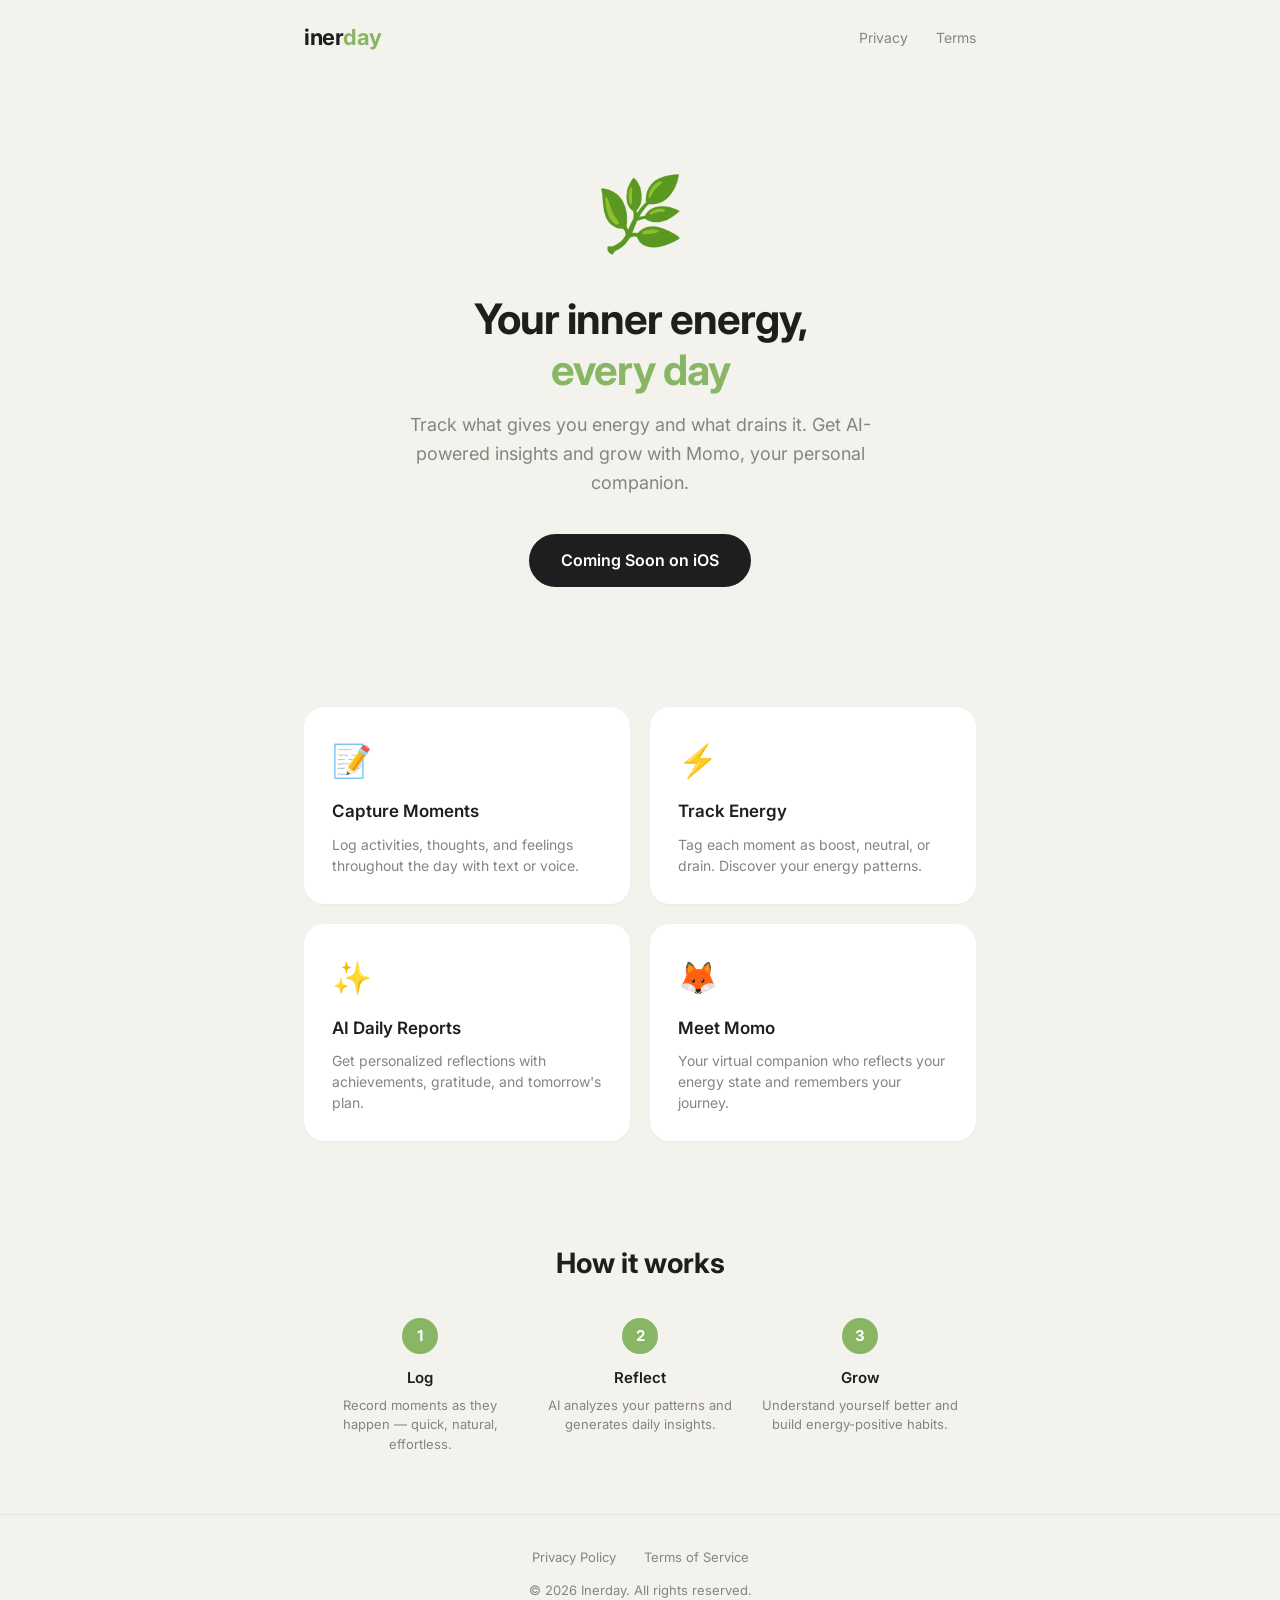
==== index.html @ 54167982 "3 html" ====
<!DOCTYPE html>
<html lang="en">
<head>
  <meta charset="UTF-8">
  <meta name="viewport" content="width=device-width, initial-scale=1.0">
  <title>Inerday — Your Inner Energy, Every Day</title>
  <meta name="description" content="AI-powered behavioral self-monitoring. Track what gives you energy, understand your patterns, and grow with Momo, your personal companion.">
  <link rel="preconnect" href="https://fonts.googleapis.com">
  <link rel="preconnect" href="https://fonts.gstatic.com" crossorigin>
  <link href="https://fonts.googleapis.com/css2?family=Inter:wght@400;500;600;700&display=swap" rel="stylesheet">
  <style>
    * { margin: 0; padding: 0; box-sizing: border-box; }
    body {
      font-family: 'Inter', -apple-system, BlinkMacSystemFont, sans-serif;
      background: #F4F2EC;
      color: #1E1E1E;
      line-height: 1.6;
    }
    .container { max-width: 720px; margin: 0 auto; padding: 0 24px; }

    /* Nav */
    nav {
      padding: 20px 0;
      display: flex;
      align-items: center;
      justify-content: space-between;
    }
    .logo {
      font-size: 22px;
      font-weight: 700;
      color: #1E1E1E;
      text-decoration: none;
      letter-spacing: -0.5px;
    }
    .logo span { color: #88B665; }
    nav a.nav-link {
      font-size: 14px;
      color: #85857F;
      text-decoration: none;
      margin-left: 24px;
      transition: color 0.2s;
    }
    nav a.nav-link:hover { color: #1E1E1E; }

    /* Hero */
    .hero {
      text-align: center;
      padding: 80px 0 60px;
    }
    .hero-emoji { font-size: 72px; margin-bottom: 24px; }
    h1 {
      font-size: 42px;
      font-weight: 700;
      line-height: 1.2;
      letter-spacing: -1px;
      margin-bottom: 16px;
    }
    h1 span { color: #88B665; }
    .subtitle {
      font-size: 18px;
      color: #85857F;
      max-width: 480px;
      margin: 0 auto 36px;
      line-height: 1.6;
    }
    .badge {
      display: inline-block;
      background: #1E1E1E;
      color: #fff;
      padding: 14px 32px;
      border-radius: 50px;
      font-size: 16px;
      font-weight: 600;
      text-decoration: none;
      transition: transform 0.2s, box-shadow 0.2s;
    }
    .badge:hover {
      transform: translateY(-2px);
      box-shadow: 0 8px 24px rgba(0,0,0,0.12);
    }

    /* Features */
    .features {
      padding: 60px 0;
      display: grid;
      grid-template-columns: 1fr 1fr;
      gap: 20px;
    }
    .feature-card {
      background: #fff;
      border-radius: 20px;
      padding: 28px;
      box-shadow: 0 1px 3px rgba(0,0,0,0.04);
    }
    .feature-card .icon { font-size: 32px; margin-bottom: 12px; }
    .feature-card h3 {
      font-size: 17px;
      font-weight: 600;
      margin-bottom: 8px;
    }
    .feature-card p {
      font-size: 14px;
      color: #85857F;
      line-height: 1.5;
    }

    /* How it works */
    .how {
      padding: 40px 0 60px;
      text-align: center;
    }
    .how h2 {
      font-size: 28px;
      font-weight: 700;
      margin-bottom: 32px;
    }
    .steps {
      display: flex;
      gap: 20px;
      justify-content: center;
    }
    .step {
      flex: 1;
      max-width: 200px;
      text-align: center;
    }
    .step-num {
      width: 36px;
      height: 36px;
      background: #88B665;
      color: #fff;
      border-radius: 50%;
      display: inline-flex;
      align-items: center;
      justify-content: center;
      font-weight: 700;
      font-size: 15px;
      margin-bottom: 12px;
    }
    .step h4 {
      font-size: 15px;
      font-weight: 600;
      margin-bottom: 6px;
    }
    .step p {
      font-size: 13px;
      color: #85857F;
      line-height: 1.5;
    }

    /* Footer */
    footer {
      border-top: 1px solid #E5E3DD;
      padding: 32px 0;
      text-align: center;
      color: #85857F;
      font-size: 13px;
    }
    footer a {
      color: #85857F;
      text-decoration: none;
      margin: 0 12px;
      transition: color 0.2s;
    }
    footer a:hover { color: #1E1E1E; }
    .footer-links { margin-bottom: 12px; }

    @media (max-width: 600px) {
      h1 { font-size: 30px; }
      .subtitle { font-size: 16px; }
      .features { grid-template-columns: 1fr; }
      .steps { flex-direction: column; align-items: center; }
      .hero { padding: 48px 0 40px; }
    }
  </style>
</head>
<body>
  <div class="container">
    <nav>
      <a href="/" class="logo">iner<span>day</span></a>
      <div>
        <a href="/privacy.html" class="nav-link">Privacy</a>
        <a href="/terms.html" class="nav-link">Terms</a>
      </div>
    </nav>

    <section class="hero">
      <div class="hero-emoji">🌿</div>
      <h1>Your inner energy,<br><span>every day</span></h1>
      <p class="subtitle">
        Track what gives you energy and what drains it. Get AI-powered insights and grow with Momo, your personal companion.
      </p>
      <a href="https://apps.apple.com/app/inerday" class="badge">
        Coming Soon on iOS
      </a>
    </section>

    <section class="features">
      <div class="feature-card">
        <div class="icon">📝</div>
        <h3>Capture Moments</h3>
        <p>Log activities, thoughts, and feelings throughout the day with text or voice.</p>
      </div>
      <div class="feature-card">
        <div class="icon">⚡</div>
        <h3>Track Energy</h3>
        <p>Tag each moment as boost, neutral, or drain. Discover your energy patterns.</p>
      </div>
      <div class="feature-card">
        <div class="icon">✨</div>
        <h3>AI Daily Reports</h3>
        <p>Get personalized reflections with achievements, gratitude, and tomorrow's plan.</p>
      </div>
      <div class="feature-card">
        <div class="icon">🦊</div>
        <h3>Meet Momo</h3>
        <p>Your virtual companion who reflects your energy state and remembers your journey.</p>
      </div>
    </section>

    <section class="how">
      <h2>How it works</h2>
      <div class="steps">
        <div class="step">
          <div class="step-num">1</div>
          <h4>Log</h4>
          <p>Record moments as they happen — quick, natural, effortless.</p>
        </div>
        <div class="step">
          <div class="step-num">2</div>
          <h4>Reflect</h4>
          <p>AI analyzes your patterns and generates daily insights.</p>
        </div>
        <div class="step">
          <div class="step-num">3</div>
          <h4>Grow</h4>
          <p>Understand yourself better and build energy-positive habits.</p>
        </div>
      </div>
    </section>
  </div>

  <footer>
    <div class="container">
      <div class="footer-links">
        <a href="/privacy.html">Privacy Policy</a>
        <a href="/terms.html">Terms of Service</a>
      </div>
      <p>&copy; 2026 Inerday. All rights reserved.</p>
    </div>
  </footer>
</body>
</html>
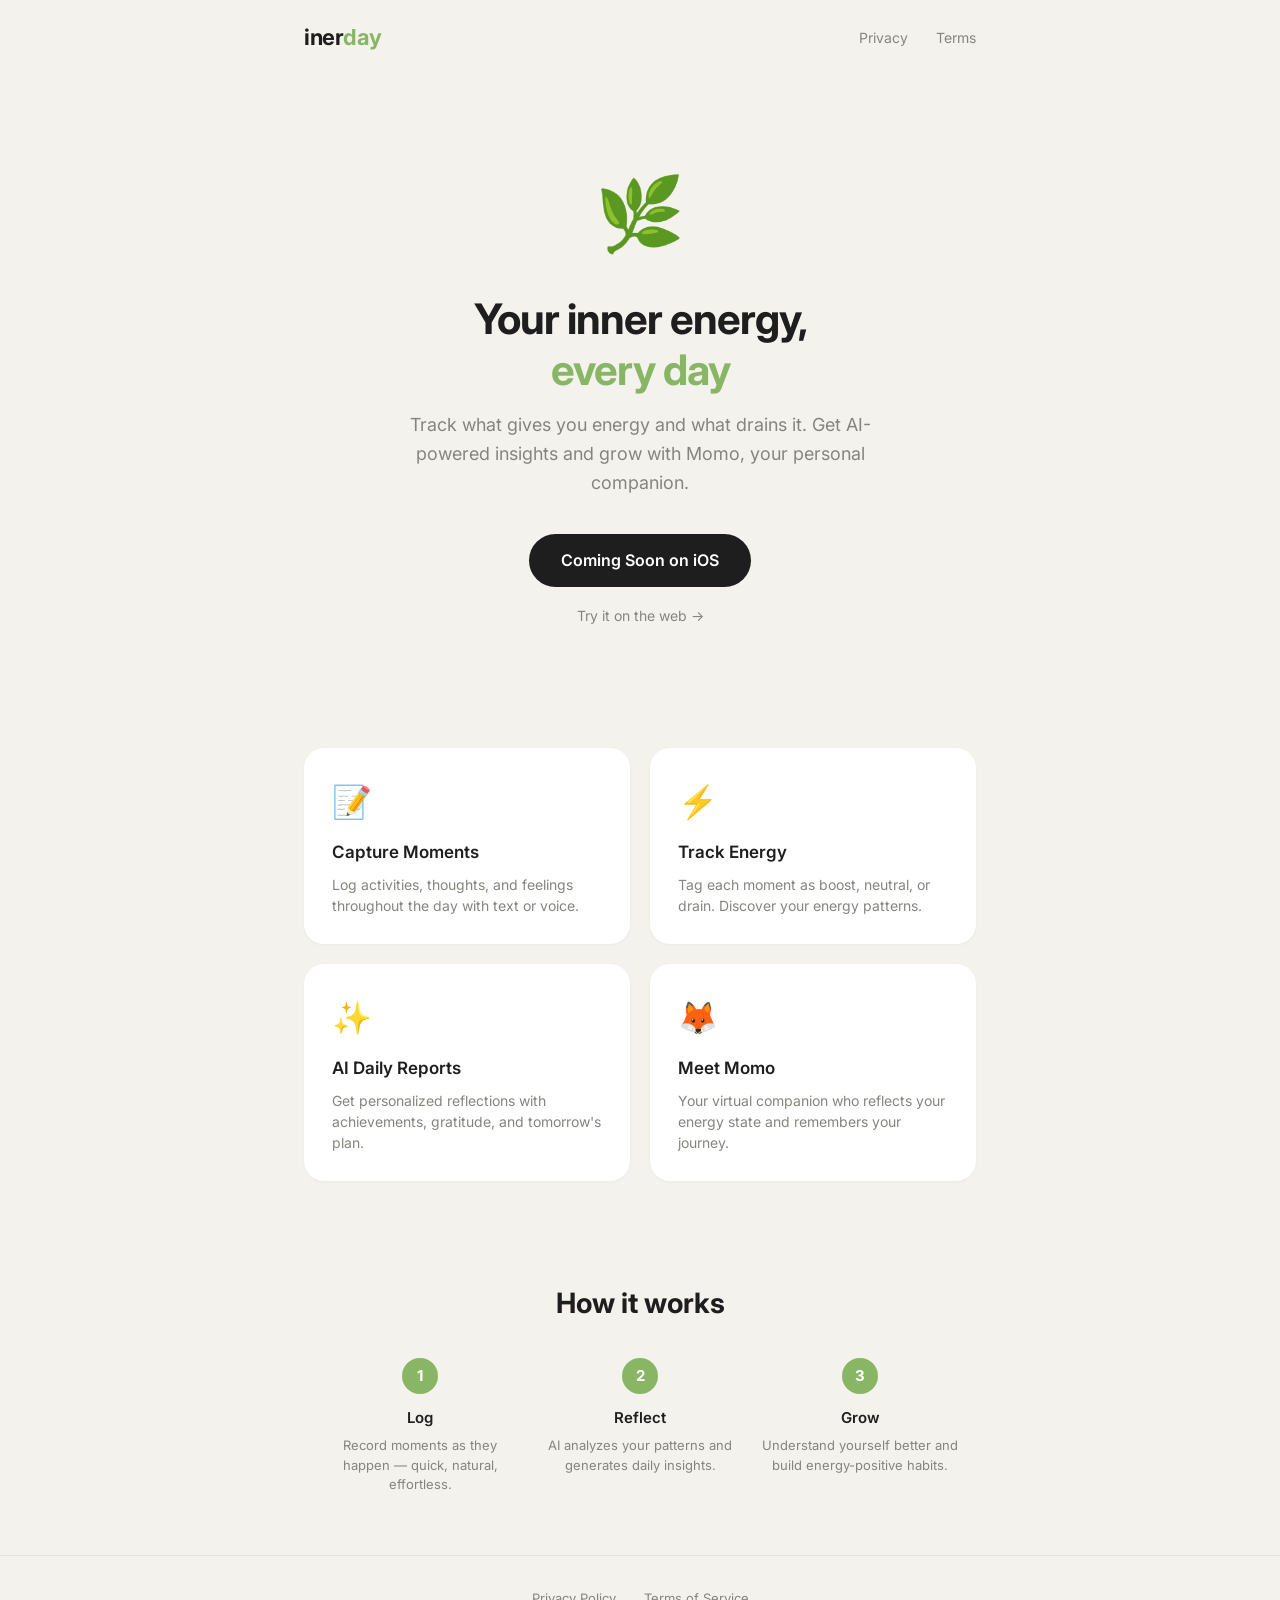
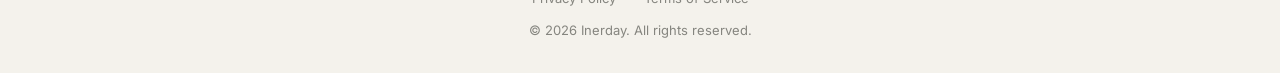
==== commit bc4d803e: "update privacy UI" ====
--- a/index.html
+++ b/index.html
@@ -78,6 +78,16 @@
       transform: translateY(-2px);
       box-shadow: 0 8px 24px rgba(0,0,0,0.12);
     }
+    .web-link {
+      margin-top: 18px;
+      font-size: 14px;
+    }
+    .web-link a {
+      color: #85857F;
+      text-decoration: none;
+      transition: color 0.2s;
+    }
+    .web-link a:hover { color: #88B665; }
 
     /* Features */
     .features {
@@ -193,6 +203,9 @@
       <a href="https://apps.apple.com/app/inerday" class="badge">
         Coming Soon on iOS
       </a>
+      <div class="web-link">
+        <a href="https://app.inerday.com">Try it on the web →</a>
+      </div>
     </section>
 
     <section class="features">
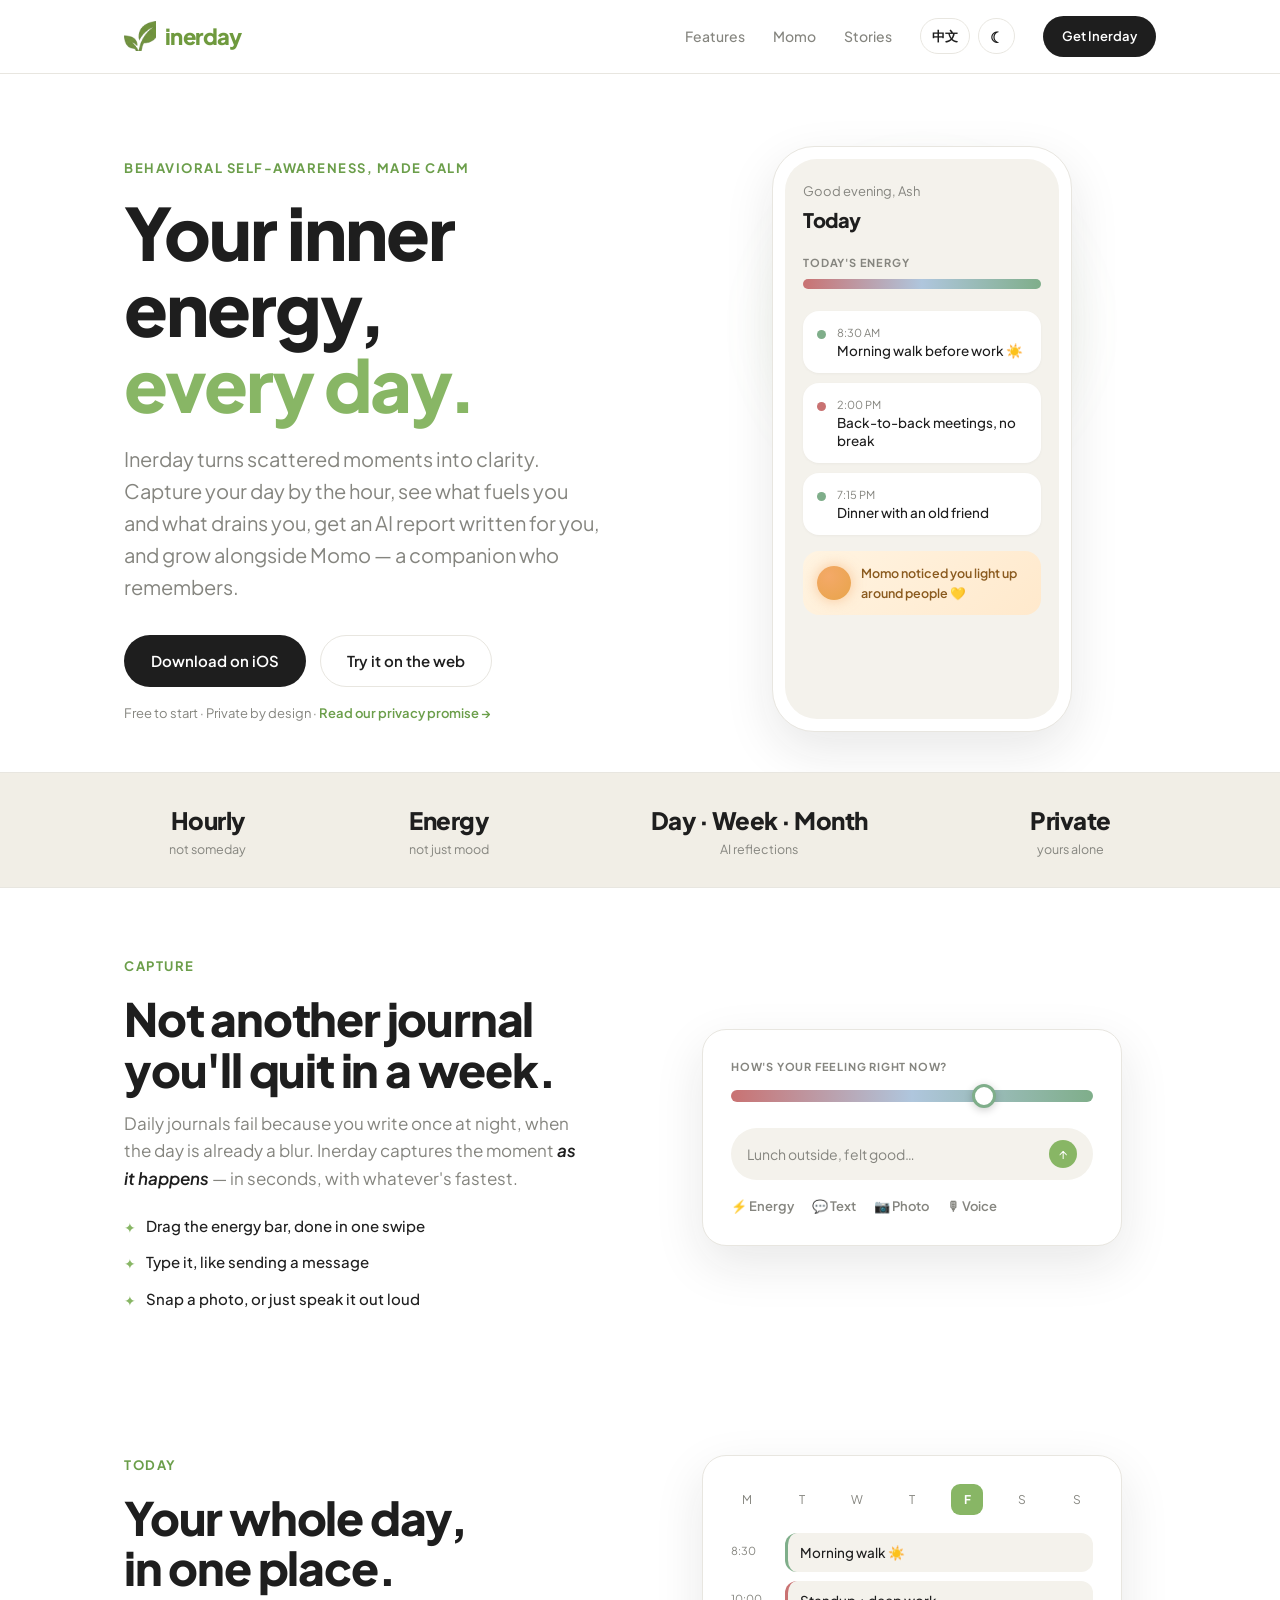
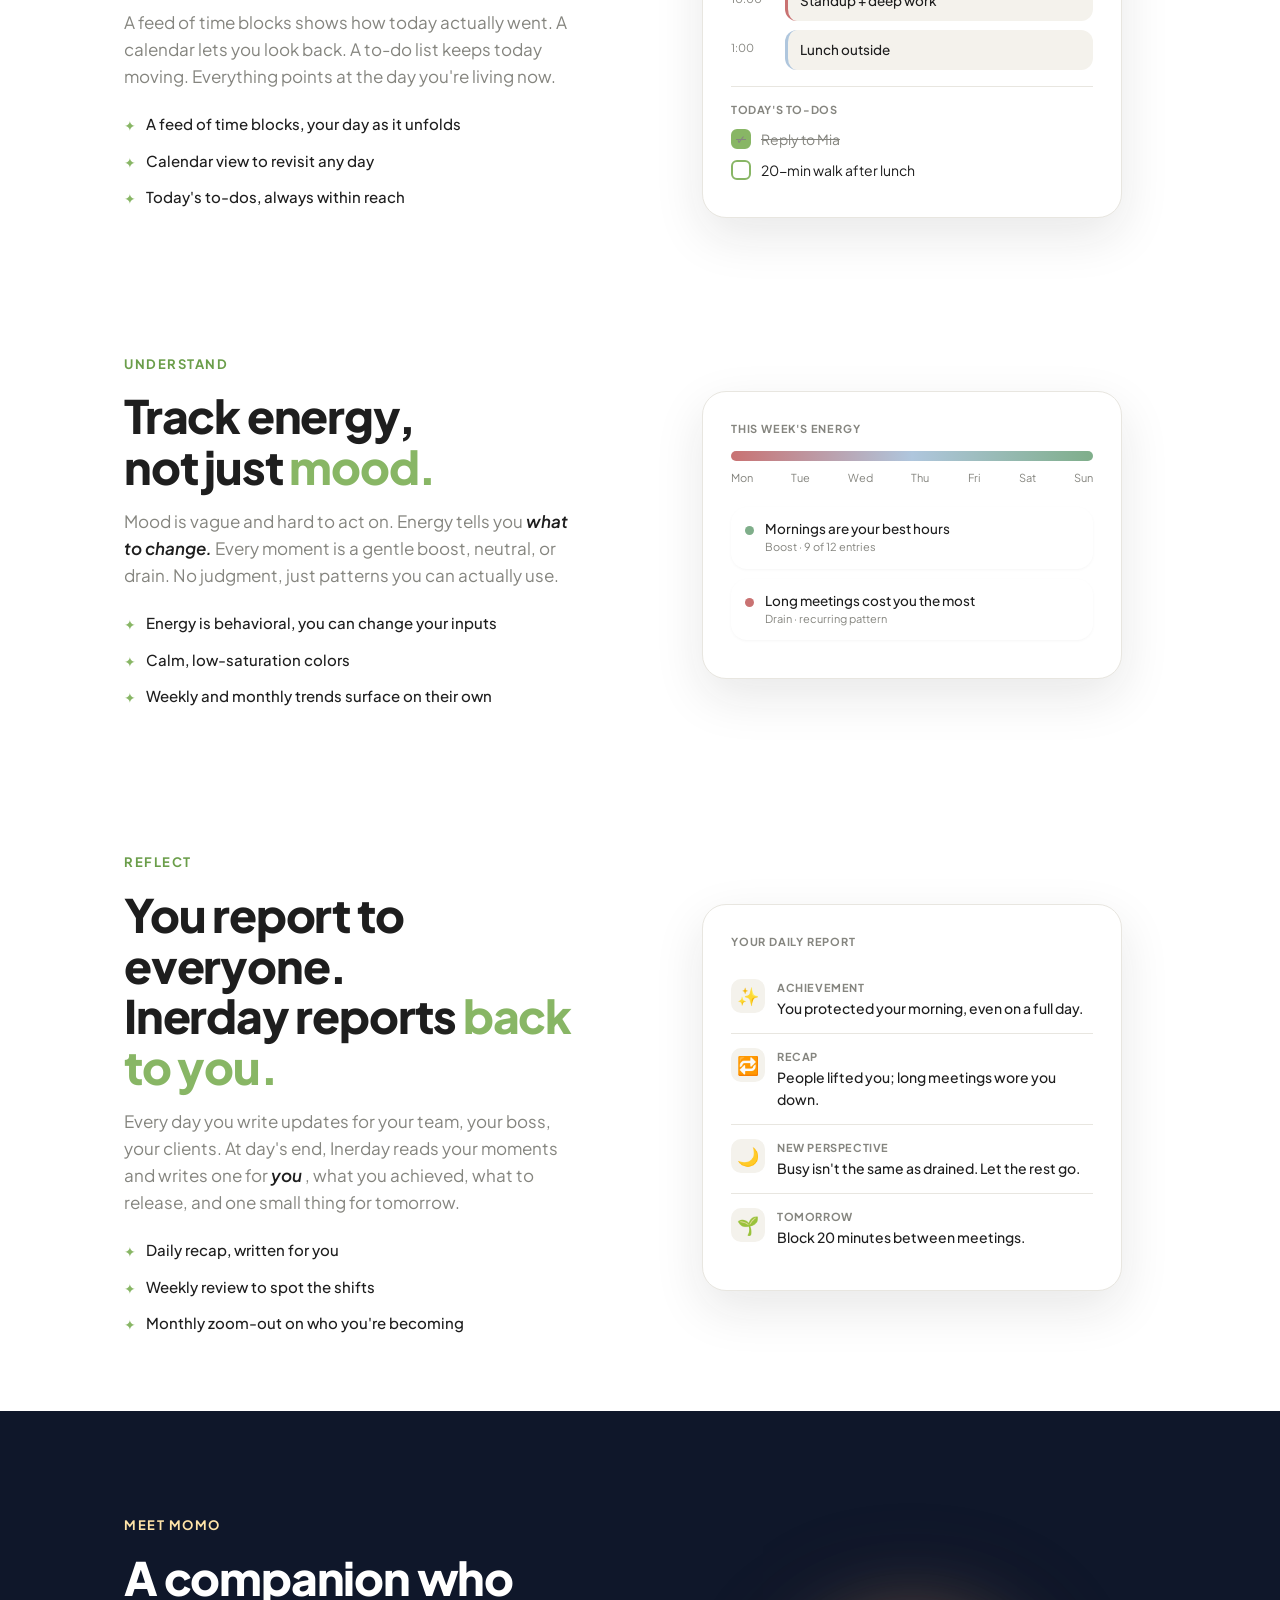
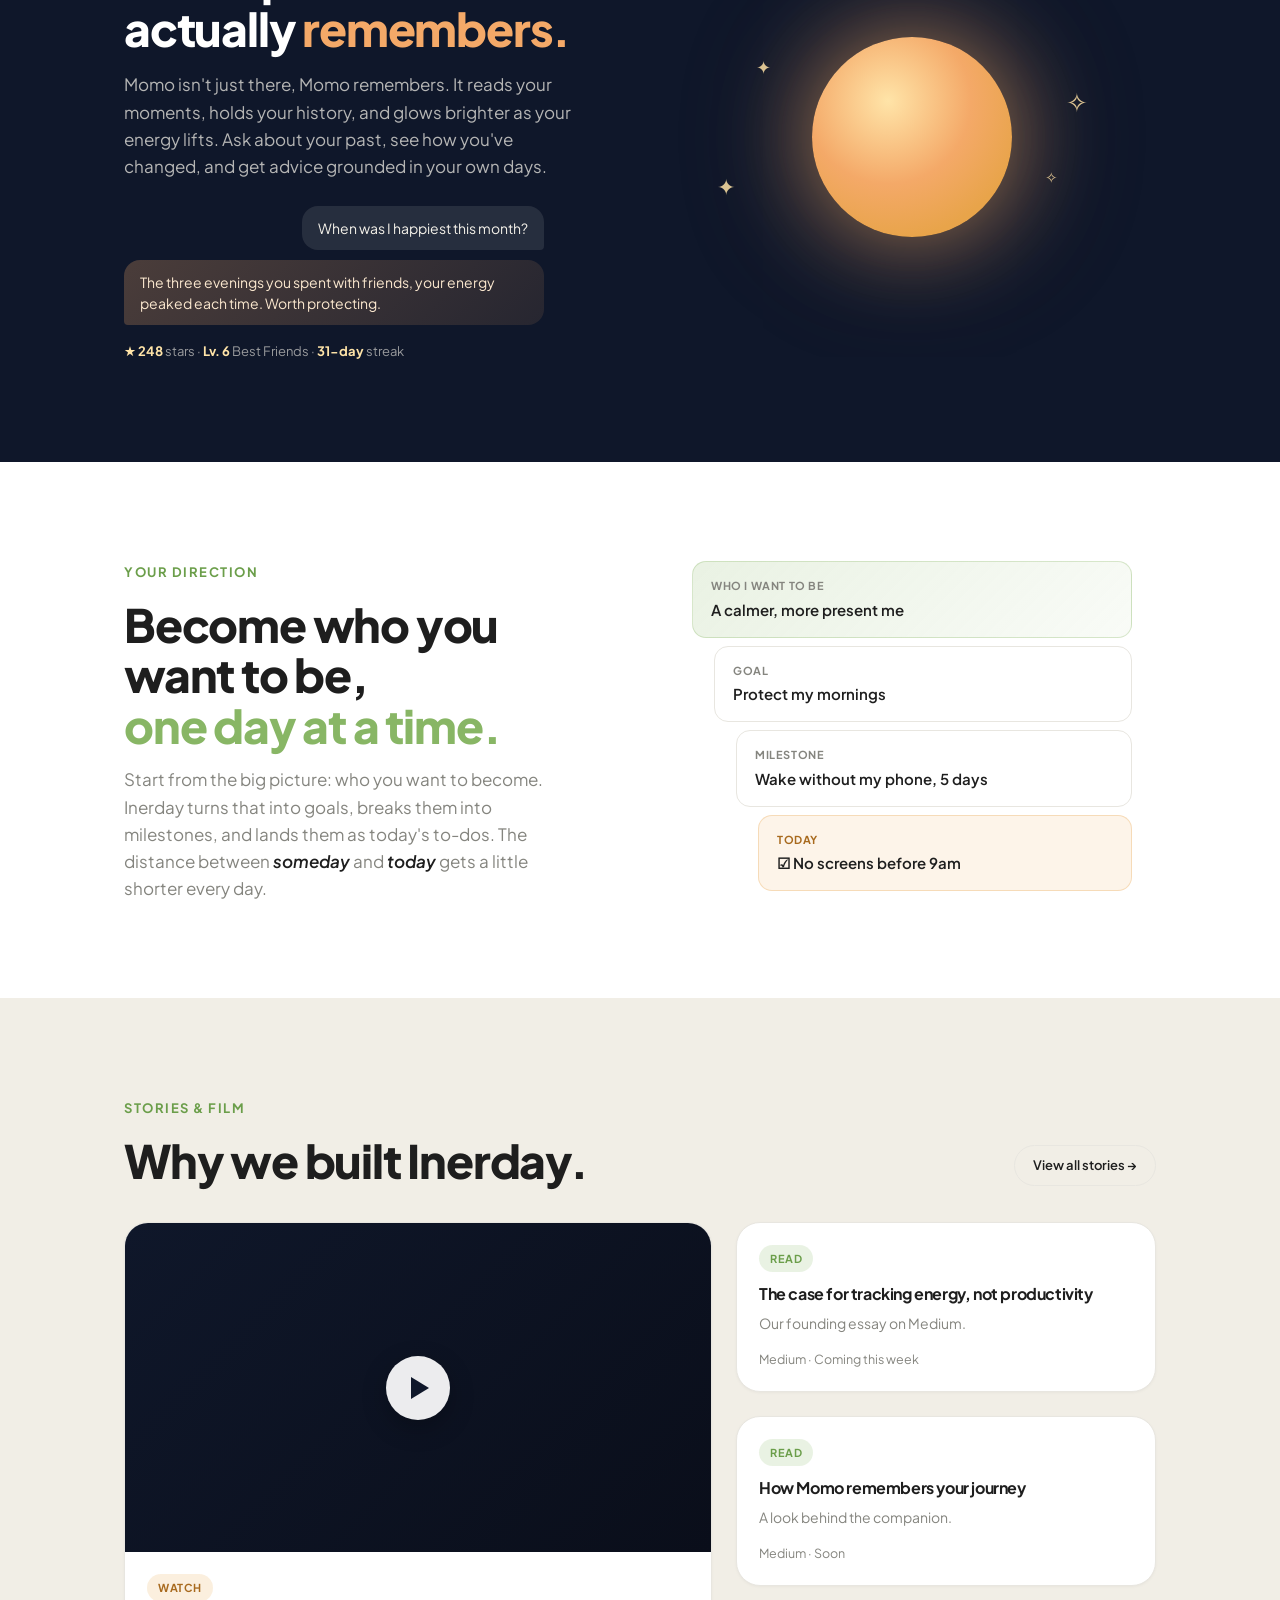
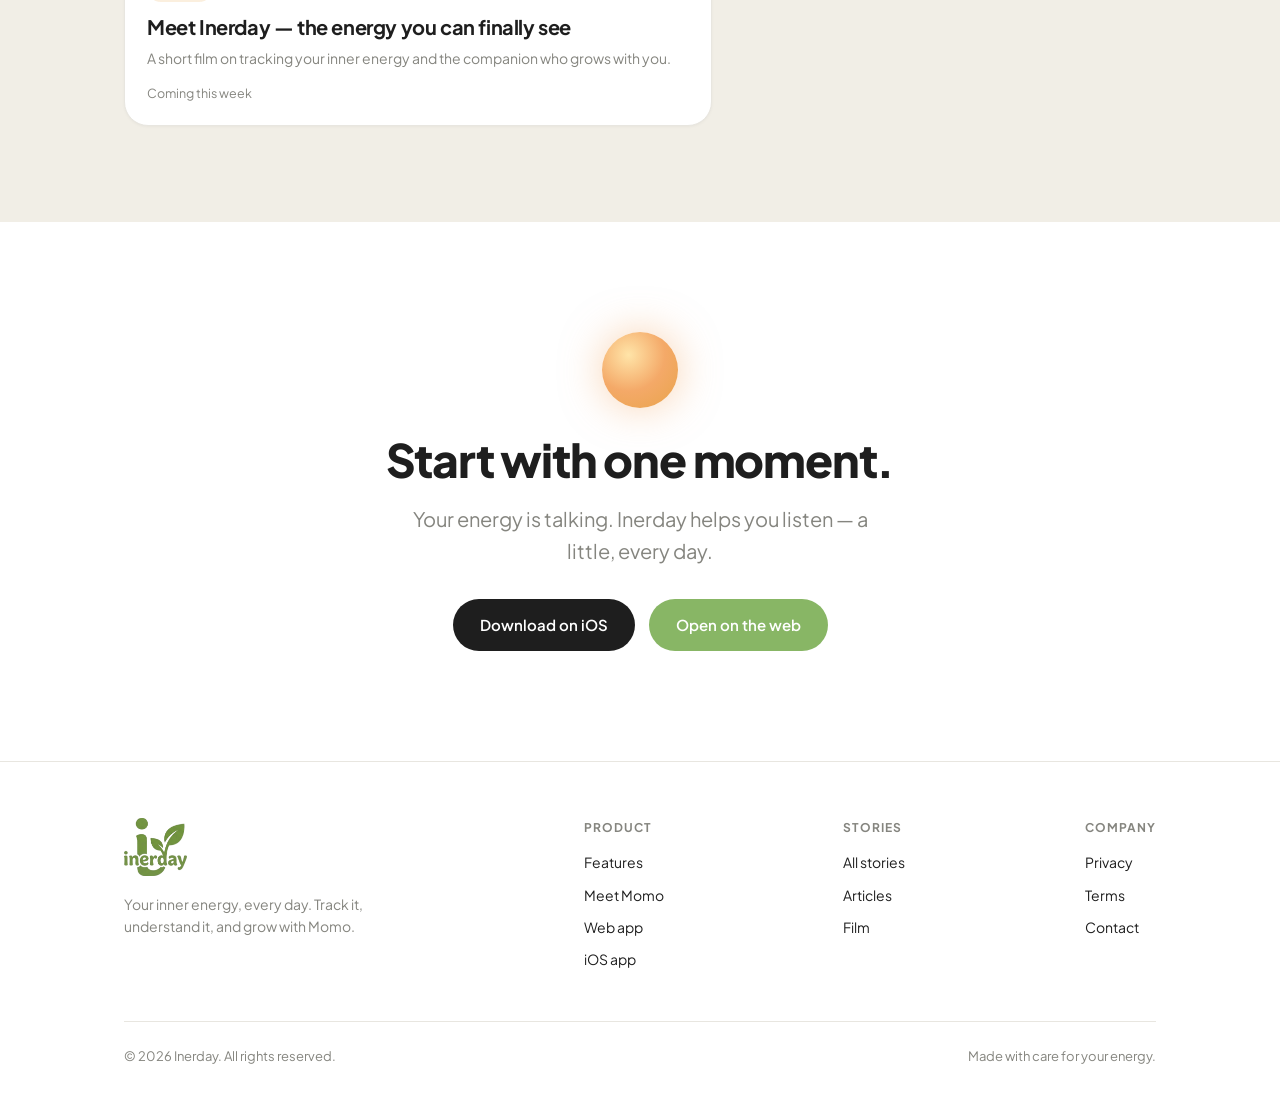
==== commit 03973317: "Update Content" ====
--- a/index.html
+++ b/index.html
@@ -1,266 +1,523 @@
 <!DOCTYPE html>
-<html lang="en">
+<html lang="en" data-theme="light" data-lang="en">
 <head>
   <meta charset="UTF-8">
   <meta name="viewport" content="width=device-width, initial-scale=1.0">
-  <title>Inerday — Your Inner Energy, Every Day</title>
-  <meta name="description" content="AI-powered behavioral self-monitoring. Track what gives you energy, understand your patterns, and grow with Momo, your personal companion.">
+  <title>Inerday — Your inner energy, every day</title>
+  <meta name="description" content="Inerday turns scattered moments into clarity. Capture your day by the hour, track energy not mood, get an AI report written for you, and grow alongside Momo — a companion who remembers.">
+  <meta property="og:title" content="Inerday — Your inner energy, every day">
+  <meta property="og:description" content="Capture by the hour, track energy, get an AI report written for you, and grow with Momo.">
+  <meta property="og:type" content="website">
+  <script>
+    /* Set theme + language before paint to avoid a flash. */
+    (function(){try{
+      var t=localStorage.getItem('iner-theme')||'light';
+      var l=localStorage.getItem('iner-lang')||'en';
+      document.documentElement.setAttribute('data-theme',t);
+      document.documentElement.setAttribute('data-lang',l);
+    }catch(e){}})();
+  </script>
+  <link rel="icon" type="image/png" href="/assets/favicon.png">
+  <link rel="apple-touch-icon" href="/assets/apple-touch-icon.png">
   <link rel="preconnect" href="https://fonts.googleapis.com">
   <link rel="preconnect" href="https://fonts.gstatic.com" crossorigin>
-  <link href="https://fonts.googleapis.com/css2?family=Inter:wght@400;500;600;700&display=swap" rel="stylesheet">
+  <link href="https://fonts.googleapis.com/css2?family=Plus+Jakarta+Sans:wght@400;500;600;700;800&display=swap" rel="stylesheet">
+  <link rel="stylesheet" href="/assets/site.css">
   <style>
-    * { margin: 0; padding: 0; box-sizing: border-box; }
-    body {
-      font-family: 'Inter', -apple-system, BlinkMacSystemFont, sans-serif;
-      background: #F4F2EC;
-      color: #1E1E1E;
-      line-height: 1.6;
-    }
-    .container { max-width: 720px; margin: 0 auto; padding: 0 24px; }
-
-    /* Nav */
-    nav {
-      padding: 20px 0;
-      display: flex;
-      align-items: center;
-      justify-content: space-between;
-    }
-    .logo {
-      font-size: 22px;
-      font-weight: 700;
-      color: #1E1E1E;
-      text-decoration: none;
-      letter-spacing: -0.5px;
-    }
-    .logo span { color: #88B665; }
-    nav a.nav-link {
-      font-size: 14px;
-      color: #85857F;
-      text-decoration: none;
-      margin-left: 24px;
-      transition: color 0.2s;
-    }
-    nav a.nav-link:hover { color: #1E1E1E; }
-
-    /* Hero */
-    .hero {
-      text-align: center;
-      padding: 80px 0 60px;
-    }
-    .hero-emoji { font-size: 72px; margin-bottom: 24px; }
-    h1 {
-      font-size: 42px;
-      font-weight: 700;
-      line-height: 1.2;
-      letter-spacing: -1px;
-      margin-bottom: 16px;
-    }
-    h1 span { color: #88B665; }
-    .subtitle {
-      font-size: 18px;
-      color: #85857F;
-      max-width: 480px;
-      margin: 0 auto 36px;
-      line-height: 1.6;
-    }
-    .badge {
-      display: inline-block;
-      background: #1E1E1E;
-      color: #fff;
-      padding: 14px 32px;
-      border-radius: 50px;
-      font-size: 16px;
-      font-weight: 600;
-      text-decoration: none;
-      transition: transform 0.2s, box-shadow 0.2s;
-    }
-    .badge:hover {
-      transform: translateY(-2px);
-      box-shadow: 0 8px 24px rgba(0,0,0,0.12);
-    }
-    .web-link {
-      margin-top: 18px;
-      font-size: 14px;
-    }
-    .web-link a {
-      color: #85857F;
-      text-decoration: none;
-      transition: color 0.2s;
-    }
-    .web-link a:hover { color: #88B665; }
-
-    /* Features */
-    .features {
-      padding: 60px 0;
-      display: grid;
-      grid-template-columns: 1fr 1fr;
-      gap: 20px;
-    }
-    .feature-card {
-      background: #fff;
-      border-radius: 20px;
-      padding: 28px;
-      box-shadow: 0 1px 3px rgba(0,0,0,0.04);
-    }
-    .feature-card .icon { font-size: 32px; margin-bottom: 12px; }
-    .feature-card h3 {
-      font-size: 17px;
-      font-weight: 600;
-      margin-bottom: 8px;
-    }
-    .feature-card p {
-      font-size: 14px;
-      color: #85857F;
-      line-height: 1.5;
-    }
-
-    /* How it works */
-    .how {
-      padding: 40px 0 60px;
-      text-align: center;
-    }
-    .how h2 {
-      font-size: 28px;
-      font-weight: 700;
-      margin-bottom: 32px;
-    }
-    .steps {
-      display: flex;
-      gap: 20px;
-      justify-content: center;
-    }
-    .step {
-      flex: 1;
-      max-width: 200px;
-      text-align: center;
-    }
-    .step-num {
-      width: 36px;
-      height: 36px;
-      background: #88B665;
-      color: #fff;
-      border-radius: 50%;
-      display: inline-flex;
-      align-items: center;
-      justify-content: center;
-      font-weight: 700;
-      font-size: 15px;
-      margin-bottom: 12px;
-    }
-    .step h4 {
-      font-size: 15px;
-      font-weight: 600;
-      margin-bottom: 6px;
-    }
-    .step p {
-      font-size: 13px;
-      color: #85857F;
-      line-height: 1.5;
-    }
-
-    /* Footer */
-    footer {
-      border-top: 1px solid #E5E3DD;
-      padding: 32px 0;
-      text-align: center;
-      color: #85857F;
-      font-size: 13px;
-    }
-    footer a {
-      color: #85857F;
-      text-decoration: none;
-      margin: 0 12px;
-      transition: color 0.2s;
-    }
-    footer a:hover { color: #1E1E1E; }
-    .footer-links { margin-bottom: 12px; }
-
-    @media (max-width: 600px) {
-      h1 { font-size: 30px; }
-      .subtitle { font-size: 16px; }
-      .features { grid-template-columns: 1fr; }
-      .steps { flex-direction: column; align-items: center; }
-      .hero { padding: 48px 0 40px; }
+    /* ---------- Hero ---------- */
+    .hero { padding: 72px 0 40px; overflow: hidden; }
+    .hero-grid {
+      display: grid; grid-template-columns: 1.05fr 0.95fr; gap: 48px; align-items: center;
+    }
+    .hero-copy h1 { margin-bottom: 22px; }
+    .hero-copy .lead { max-width: 480px; margin-bottom: 32px; }
+    .hero-cta { display: flex; gap: 14px; flex-wrap: wrap; align-items: center; }
+    .hero-note { font-size: 13px; color: var(--ink-soft); margin-top: 16px; }
+    .hero-note a { color: var(--green-deep); text-decoration: none; font-weight: 600; }
+
+    /* ---------- Phone mockup (always shows the app in its light look) ---------- */
+    .phone-wrap { display: flex; justify-content: center; position: relative; }
+    .phone-wrap::before {
+      content: ""; position: absolute; width: 360px; height: 360px;
+      background: radial-gradient(circle, rgba(136,182,101,0.30), transparent 68%);
+      filter: blur(20px); z-index: 0;
+    }
+    .phone {
+      position: relative; z-index: 1;
+      width: 300px; background: #fff; border-radius: 42px;
+      padding: 12px; box-shadow: var(--shadow-lg);
+      border: 1px solid var(--border);
+    }
+    .phone-screen {
+      background: #F4F2EC; border-radius: 32px; padding: 22px 18px 26px;
+      min-height: 560px;
+    }
+    .ps-greet { font-size: 13px; color: #85857F; }
+    .ps-date { font-size: 20px; font-weight: 800; letter-spacing: -0.5px; margin: 2px 0 18px; color: #1E1E1E; }
+    .ps-bar-label { font-size: 11px; font-weight: 700; letter-spacing: .8px; color: var(--ink-soft); text-transform: uppercase; margin-bottom: 8px; }
+    .phone-screen .ps-bar-label { color: #85857F; }
+    .ps-bar { height: 10px; border-radius: 999px; background: linear-gradient(90deg, var(--drain), var(--neutral), var(--boost)); margin-bottom: 22px; }
+    .entry { background: #fff; border-radius: 16px; padding: 13px 14px; margin-bottom: 10px; display: flex; gap: 11px; align-items: flex-start; box-shadow: 0 1px 3px rgba(0,0,0,0.04); }
+    .entry .dot { width: 9px; height: 9px; border-radius: 50%; margin-top: 6px; flex: none; }
+    .dot.boost { background: var(--boost); }
+    .dot.neutral { background: var(--neutral); }
+    .dot.drain { background: var(--drain); }
+    .entry .e-time { font-size: 11px; color: #85857F; }
+    .entry .e-text { font-size: 13.5px; font-weight: 500; line-height: 1.35; color: #1E1E1E; }
+    .ps-momo { margin-top: 16px; display: flex; align-items: center; gap: 10px; background: linear-gradient(135deg, #FFF4E2, #FFE9CC); border-radius: 16px; padding: 12px 14px; }
+    .ps-momo .face { width: 34px; height: 34px; border-radius: 50%; background: radial-gradient(circle at 35% 30%, var(--momo-glow), var(--momo)); flex:none; box-shadow: 0 0 14px rgba(244,169,104,0.6); }
+    .ps-momo .m-text { font-size: 12.5px; font-weight: 600; color: #8a5a1e; }
+
+    /* ---------- Trust strip ---------- */
+    .strip { border-top: 1px solid var(--border); border-bottom: 1px solid var(--border); background: var(--cream-deep); }
+    .strip-inner { display: flex; justify-content: space-around; flex-wrap: wrap; gap: 24px; padding: 28px 0; text-align: center; }
+    .strip-item .num { font-size: 24px; font-weight: 800; letter-spacing: -0.5px; }
+    .strip-item .lbl { font-size: 12.5px; color: var(--ink-soft); }
+
+    /* ---------- Feature rows ---------- */
+    .frow { display: grid; grid-template-columns: 1fr 1fr; gap: 56px; align-items: center; padding: 64px 0; }
+    .frow.flip .fr-visual { order: 2; }
+    .fr-copy h2 { margin-bottom: 16px; }
+    .fr-copy p { color: var(--ink-soft); font-size: 17px; max-width: 460px; }
+    .fr-copy p em { font-style: italic; color: var(--ink); font-weight: 600; }
+    .fr-list { list-style: none; margin-top: 22px; }
+    .fr-list li { display: flex; gap: 10px; align-items: flex-start; margin-bottom: 12px; font-size: 15px; font-weight: 500; }
+    .fr-list li::before { content: "✦"; color: var(--green); font-size: 14px; margin-top: 2px; }
+
+    .fr-visual { display: flex; justify-content: center; }
+    .vcard {
+      width: 100%; max-width: 420px; border-radius: var(--radius);
+      padding: 28px; box-shadow: var(--shadow-lg); border: 1px solid var(--border); background: var(--card);
+    }
+    .vcard-label { font-size: 11px; font-weight: 700; letter-spacing: .8px; color: var(--ink-soft); text-transform: uppercase; margin-bottom: 14px; }
+
+    /* energy tags visual */
+    .tags { display: flex; flex-wrap: wrap; gap: 10px; }
+    .tag { padding: 9px 15px; border-radius: 999px; font-size: 14px; font-weight: 600; }
+    .tag.boost { background: rgba(127,174,138,0.16); color: #3f7556; }
+    .tag.neutral { background: rgba(175,198,221,0.20); color: #486583; }
+    .tag.drain { background: rgba(201,114,114,0.16); color: #9c4747; }
+
+    /* capture compose visual */
+    .compose .bar-track { position: relative; height: 12px; border-radius: 999px; background: linear-gradient(90deg, var(--drain), var(--neutral), var(--boost)); margin: 6px 0 26px; }
+    .compose .knob { position: absolute; top: 50%; left: 70%; width: 24px; height: 24px; border-radius: 50%; background: #fff; border: 3px solid var(--boost); transform: translate(-50%,-50%); box-shadow: 0 2px 8px rgba(0,0,0,0.2); }
+    .compose .field { display: flex; align-items: center; gap: 10px; background: var(--cream); border-radius: 999px; padding: 12px 16px; font-size: 14px; color: var(--ink-soft); }
+    .compose .field .send { margin-left: auto; width: 28px; height: 28px; border-radius: 50%; background: var(--green); color: #fff; display: flex; align-items: center; justify-content: center; font-size: 13px; }
+    .compose .ins { display: flex; gap: 18px; margin-top: 16px; color: var(--ink-soft); font-size: 13px; font-weight: 600; }
+    .compose .ins span { display: flex; align-items: center; gap: 6px; }
+
+    /* today visual */
+    .tc-week { display: flex; justify-content: space-between; margin-bottom: 18px; }
+    .tc-day { width: 32px; text-align: center; font-size: 12px; color: var(--ink-soft); padding: 6px 0; }
+    .tc-day.on { background: var(--green); color: #fff; border-radius: 9px; font-weight: 700; }
+    .tblock { display: flex; gap: 10px; margin-bottom: 9px; }
+    .tblock .tb-time { font-size: 11px; color: var(--ink-soft); width: 44px; flex: none; padding-top: 9px; }
+    .tblock .tb-body { flex: 1; background: var(--cream); border-radius: 12px; padding: 9px 12px; font-size: 13.5px; font-weight: 500; border-left: 3px solid var(--boost); }
+    .tblock.n .tb-body { border-left-color: var(--neutral); }
+    .tblock.d .tb-body { border-left-color: var(--drain); }
+    .tc-todo { margin-top: 16px; padding-top: 14px; border-top: 1px solid var(--border); }
+    .tc-todo .tt-label { font-size: 11px; font-weight: 700; letter-spacing: .6px; text-transform: uppercase; color: var(--ink-soft); margin-bottom: 10px; }
+    .tc-row { display: flex; align-items: center; gap: 10px; font-size: 14px; margin-bottom: 8px; }
+    .tc-check { width: 20px; height: 20px; border-radius: 6px; border: 2px solid var(--green); display: flex; align-items: center; justify-content: center; color: #fff; font-size: 12px; flex: none; }
+    .tc-check.done { background: var(--green); }
+    .tc-row.done span { color: var(--ink-soft); text-decoration: line-through; }
+
+    /* report card */
+    .rep-row { display: flex; gap: 12px; align-items: flex-start; padding: 14px 0; border-bottom: 1px solid var(--border); }
+    .rep-row:last-child { border-bottom: none; }
+    .rep-ico { width: 34px; height: 34px; border-radius: 10px; display: flex; align-items: center; justify-content: center; font-size: 18px; flex: none; background: var(--cream); }
+    .rep-row .t { font-size: 11px; font-weight: 700; letter-spacing: .6px; text-transform: uppercase; color: var(--ink-soft); }
+    .rep-row .d { font-size: 14px; font-weight: 500; }
+
+    /* ---------- Momo dark moment ---------- */
+    .momo-night { background: var(--navy); color: var(--ink-white); overflow: hidden; }
+    [data-theme="dark"] .momo-night { background: #111A30; }
+    .momo-night .container { padding-top: 100px; padding-bottom: 100px; }
+    .mn-grid { display: grid; grid-template-columns: 1fr 1fr; gap: 56px; align-items: center; }
+    .mn-copy .eyebrow { color: var(--gold); }
+    .mn-copy h2 { color: #fff; margin-bottom: 18px; }
+    .mn-copy h2 .accent-o { color: var(--momo-glow); }
+    .mn-copy p { color: rgba(245,242,234,0.72); font-size: 17px; max-width: 460px; }
+    .momo-chat { margin: 26px 0 6px; display: flex; flex-direction: column; gap: 10px; max-width: 420px; }
+    .mbubble { padding: 12px 16px; border-radius: 16px; font-size: 14px; line-height: 1.45; }
+    .mbubble.you { align-self: flex-end; background: rgba(245,242,234,0.10); color: var(--ink-white); border-bottom-right-radius: 4px; }
+    .mbubble.momo { align-self: flex-start; background: linear-gradient(135deg, rgba(244,169,104,0.26), rgba(244,169,104,0.10)); color: #FBE8CF; border-bottom-left-radius: 4px; }
+    .mn-statline { font-size: 13px; color: rgba(245,242,234,0.6); margin-top: 16px; }
+    .mn-statline b { color: var(--gold); font-weight: 700; }
+    .momo-orb-wrap { display: flex; justify-content: center; position: relative; }
+    .momo-orb {
+      width: 200px; height: 200px; border-radius: 50%;
+      background: radial-gradient(circle at 38% 32%, var(--gold), var(--momo-glow) 45%, var(--momo) 75%);
+      box-shadow: 0 0 90px rgba(244,169,104,0.55), 0 0 140px rgba(244,169,104,0.25);
+      position: relative; z-index: 1;
+    }
+    .star { position: absolute; color: var(--gold); opacity: .85; }
+    .s1 { top: 8%; left: 18%; font-size: 18px; }
+    .s2 { top: 22%; right: 14%; font-size: 26px; }
+    .s3 { bottom: 16%; left: 10%; font-size: 22px; }
+    .s4 { bottom: 24%; right: 20%; font-size: 15px; }
+
+    /* ---------- Goals ladder ---------- */
+    .ladder { width: 100%; max-width: 440px; }
+    .rung { border-radius: 14px; padding: 15px 18px; margin-bottom: 8px; border: 1px solid var(--border); }
+    .rung .rk { font-size: 11px; font-weight: 700; letter-spacing: .6px; text-transform: uppercase; color: var(--ink-soft); margin-bottom: 3px; }
+    .rung .rv { font-size: 15px; font-weight: 600; }
+    .rung.r1 { background: linear-gradient(135deg, rgba(136,182,101,0.18), rgba(136,182,101,0.05)); border-color: rgba(136,182,101,0.30); }
+    .rung.r2 { margin-left: 22px; background: var(--card); }
+    .rung.r3 { margin-left: 44px; background: var(--card); }
+    .rung.r4 { margin-left: 66px; background: rgba(232,164,74,0.12); border-color: rgba(232,164,74,0.3); }
+    .rung.r4 .rk { color: #a86a1e; }
+
+    /* ---------- Stories preview ---------- */
+    .stories { background: var(--cream-deep); }
+    .stories-head { display: flex; justify-content: space-between; align-items: flex-end; flex-wrap: wrap; gap: 16px; margin-bottom: 36px; }
+    .stories-grid { display: grid; grid-template-columns: 1.4fr 1fr; gap: 24px; }
+    .scard { background: var(--card); border-radius: var(--radius); overflow: hidden; border: 1px solid var(--border); box-shadow: var(--shadow); text-decoration: none; color: inherit; display: flex; flex-direction: column; transition: transform .2s, box-shadow .2s; }
+    .scard:hover { transform: translateY(-4px); box-shadow: var(--shadow-lg); }
+    .scard .thumb { aspect-ratio: 16/9; display: flex; align-items: center; justify-content: center; position: relative; }
+    .thumb.video { background: linear-gradient(135deg, var(--navy), var(--navy-deep)); }
+    .thumb.article { background: linear-gradient(135deg, var(--green-light), var(--green)); }
+    .play { width: 64px; height: 64px; border-radius: 50%; background: rgba(255,255,255,0.92); display: flex; align-items: center; justify-content: center; box-shadow: 0 8px 24px rgba(0,0,0,0.25); }
+    .play::after { content: ""; border-left: 18px solid var(--navy); border-top: 11px solid transparent; border-bottom: 11px solid transparent; margin-left: 5px; }
+    .scard .body { padding: 22px; flex: 1; display: flex; flex-direction: column; }
+    .pill { align-self: flex-start; font-size: 11px; font-weight: 700; letter-spacing: .6px; text-transform: uppercase; padding: 5px 11px; border-radius: 999px; margin-bottom: 12px; }
+    .pill.video { background: rgba(232,164,74,0.18); color: #a86a1e; }
+    .pill.article { background: rgba(136,182,101,0.18); color: var(--green-deep); }
+    .scard h3 { font-size: 20px; font-weight: 700; line-height: 1.25; margin-bottom: 8px; letter-spacing: -0.4px; }
+    .scard.small h3 { font-size: 16px; }
+    .scard p { color: var(--ink-soft); font-size: 14px; }
+    .scard .meta { margin-top: auto; padding-top: 14px; font-size: 12.5px; color: var(--ink-soft); }
+    .stories-side { display: flex; flex-direction: column; gap: 24px; }
+
+    /* ---------- Final CTA ---------- */
+    .cta-final { text-align: center; padding: 110px 0; }
+    .cta-final .face-lg { width: 76px; height: 76px; border-radius: 50%; background: radial-gradient(circle at 35% 30%, var(--gold), var(--momo-glow), var(--momo)); margin: 0 auto 26px; box-shadow: 0 0 40px rgba(244,169,104,0.5); }
+    .cta-final h2 { margin-bottom: 18px; }
+    .cta-final .lead { max-width: 480px; margin: 0 auto 32px; }
+
+    @media (max-width: 860px) {
+      .hero-grid, .frow, .frow.flip, .mn-grid, .stories-grid { grid-template-columns: 1fr; gap: 36px; }
+      .frow.flip .fr-visual { order: 0; }
+      .hero { padding: 40px 0 20px; }
+      .fr-visual { order: 2; }
+      .momo-orb-wrap { order: -1; }
+      .rung.r2 { margin-left: 14px; } .rung.r3 { margin-left: 28px; } .rung.r4 { margin-left: 42px; }
     }
   </style>
 </head>
 <body>
-  <div class="container">
-    <nav>
-      <a href="/" class="logo">iner<span>day</span></a>
-      <div>
-        <a href="/privacy.html" class="nav-link">Privacy</a>
-        <a href="/terms.html" class="nav-link">Terms</a>
-      </div>
-    </nav>
-
-    <section class="hero">
-      <div class="hero-emoji">🌿</div>
-      <h1>Your inner energy,<br><span>every day</span></h1>
-      <p class="subtitle">
-        Track what gives you energy and what drains it. Get AI-powered insights and grow with Momo, your personal companion.
-      </p>
-      <a href="https://apps.apple.com/app/inerday" class="badge">
-        Coming Soon on iOS
-      </a>
-      <div class="web-link">
-        <a href="https://app.inerday.com">Try it on the web →</a>
-      </div>
-    </section>
-
-    <section class="features">
-      <div class="feature-card">
-        <div class="icon">📝</div>
-        <h3>Capture Moments</h3>
-        <p>Log activities, thoughts, and feelings throughout the day with text or voice.</p>
-      </div>
-      <div class="feature-card">
-        <div class="icon">⚡</div>
-        <h3>Track Energy</h3>
-        <p>Tag each moment as boost, neutral, or drain. Discover your energy patterns.</p>
-      </div>
-      <div class="feature-card">
-        <div class="icon">✨</div>
-        <h3>AI Daily Reports</h3>
-        <p>Get personalized reflections with achievements, gratitude, and tomorrow's plan.</p>
-      </div>
-      <div class="feature-card">
-        <div class="icon">🦊</div>
-        <h3>Meet Momo</h3>
-        <p>Your virtual companion who reflects your energy state and remembers your journey.</p>
-      </div>
-    </section>
-
-    <section class="how">
-      <h2>How it works</h2>
-      <div class="steps">
-        <div class="step">
-          <div class="step-num">1</div>
-          <h4>Log</h4>
-          <p>Record moments as they happen — quick, natural, effortless.</p>
-        </div>
-        <div class="step">
-          <div class="step-num">2</div>
-          <h4>Reflect</h4>
-          <p>AI analyzes your patterns and generates daily insights.</p>
-        </div>
-        <div class="step">
-          <div class="step-num">3</div>
-          <h4>Grow</h4>
-          <p>Understand yourself better and build energy-positive habits.</p>
-        </div>
-      </div>
-    </section>
+
+  <!-- NAV -->
+  <header class="nav">
+    <div class="nav-inner">
+      <a href="/" class="logo" aria-label="Inerday"><img src="/assets/logo-mark.png" alt="" class="logo-mark"><span class="logo-word">inerday</span></a> 
+      <nav class="nav-links">
+        <a href="#features" class="nav-link" data-en="Features" data-zh="功能">Features</a>
+        <a href="#momo" class="nav-link" data-en="Momo" data-zh="Momo">宠物</a>
+        <a href="/stories.html" class="nav-link" data-en="Stories" data-zh="故事">Stories</a>
+        <span class="nav-ctrls">
+          <button id="langToggle" class="icon-btn" type="button" aria-label="Switch language"><span data-lang-label>中文</span></button>
+          <button id="themeToggle" class="icon-btn" type="button" aria-label="Toggle light/dark"><span data-theme-icon>☾</span></button>
+        </span>
+        <a href="#download" class="btn btn-primary btn-sm" data-en="Get Inerday" data-zh="获取 Inerday">Get Inerday</a>
+      </nav>
+    </div>
+  </header>
+
+  <!-- HERO -->
+  <section class="hero">
+    <div class="container hero-grid">
+      <div class="hero-copy">
+        <span class="eyebrow" data-en="Behavioral self-awareness, made calm" data-zh="建立对自己能量状态的清晰感知">Behavioral self-awareness, made calm</span>
+        <h1 data-en="Your inner energy,<br><span class=&quot;accent&quot;>every day.</span>" data-zh="专注内在能量，<br><span class=&quot;accent&quot;>每一天都更了解自己。</span>">Your inner energy,<br><span class="accent">every day.</span></h1>
+        <p class="lead" data-en="Inerday turns scattered moments into clarity. Capture your day by the hour, see what fuels you and what drains you, get an AI report written for you, and grow alongside Momo — a companion who remembers." data-zh="Inerday 把零散的瞬间变得清晰。按小时记录你的一天，看清什么滋养你、什么消耗你，收到一份为你而写的 AI 报告，并和懂你、记得你的伙伴 Momo 一起成长。">Inerday turns scattered moments into clarity. Capture your day by the hour, see what boosts you and what drains you, get an AI report written for you, and grow alongside Momo, a companion who remembers.</p>
+        <div class="hero-cta">
+          <a href="https://apps.apple.com/us/app/inerday/id6762293197" class="btn btn-primary" data-en="Download on iOS" data-zh="下载 iOS 版">Download on iOS</a>
+          <a href="https://app.inerday.com" class="btn btn-ghost" data-en="Try it on the web" data-zh="网页版试用">Try it on the web</a>
+        </div>
+        <p class="hero-note" data-en="Free to start · Private by design · <a href=&quot;/privacy.html&quot;>Read our privacy promise →</a>" data-zh="免费开始 · 隐私优先 · <a href=&quot;/privacy.html&quot;>阅读我们的隐私承诺 →</a>">Free to start · Private by design · <a href="/privacy.html">Read our privacy promise →</a></p>
+      </div>
+
+      <div class="phone-wrap">
+        <div class="phone">
+          <div class="phone-screen">
+            <div class="ps-greet" data-en="Good evening, Ash" data-zh="晚上好，Ash">Good evening, Ash</div>
+            <div class="ps-date" data-en="Today" data-zh="今天">Today</div>
+            <div class="ps-bar-label" data-en="Today's energy" data-zh="今日能量">Today's energy</div>
+            <div class="ps-bar"></div>
+            <div class="entry"><span class="dot boost"></span><div><div class="e-time">8:30 AM</div><div class="e-text" data-en="Morning walk before work ☀️" data-zh="上班前散步 ☀️">Morning walk before work ☀️</div></div></div>
+            <div class="entry"><span class="dot drain"></span><div><div class="e-time">2:00 PM</div><div class="e-text" data-en="Back-to-back meetings, no break" data-zh="连轴会议，没休息">Back-to-back meetings, no break</div></div></div>
+            <div class="entry"><span class="dot boost"></span><div><div class="e-time">7:15 PM</div><div class="e-text" data-en="Dinner with an old friend" data-zh="和老朋友吃晚饭">Dinner with an old friend</div></div></div>
+            <div class="ps-momo"><span class="face"></span><span class="m-text" data-en="Momo noticed you light up around people 💛" data-zh="Momo 发现你和人在一起时会发光 💛">Momo noticed you light up around people 💛</span></div>
+          </div>
+        </div>
+      </div>
+    </div>
+  </section>
+
+  <!-- TRUST STRIP -->
+  <div class="strip">
+    <div class="container strip-inner">
+      <div class="strip-item"><div class="num" data-en="Hourly" data-zh="每小时">Hourly</div><div class="lbl" data-en="not someday" data-zh="而不是改天">not someday</div></div>
+      <div class="strip-item"><div class="num" data-en="Energy" data-zh="能量">Energy</div><div class="lbl" data-en="not just mood" data-zh="不只是心情">not just mood</div></div>
+      <div class="strip-item"><div class="num" data-en="Day · Week · Month" data-zh="日 · 周 · 月">Day · Week · Month</div><div class="lbl" data-en="AI reflections" data-zh="AI 复盘">AI reflections</div></div>
+      <div class="strip-item"><div class="num" data-en="Private" data-zh="私密">Private</div><div class="lbl" data-en="yours alone" data-zh="只属于你">yours alone</div></div>
+    </div>
   </div>
 
-  <footer>
+  <!-- FEATURES -->
+  <div id="features"></div>
+  <section class="container">
+
+    <!-- Feature 1: Capture (hourly, not someday) -->
+    <div class="frow">
+      <div class="fr-copy">
+        <span class="eyebrow" data-en="Capture" data-zh="记录">Capture</span>
+        <h2 data-en="Not another journal<br>you'll quit in a week." data-zh="不是又一个<br>你一周后就弃坑的日记。">Not another journal<br>you'll quit in a week.</h2>
+        <p data-en="Daily journals fail because you write once at night, when the day is already a blur. Inerday captures the moment <em>as it happens</em> — in seconds, with whatever's fastest." data-zh="普通日记之所以坚持不下来，是因为你只在睡前写一次，而那时一天早已模糊。Inerday 在<em>当下</em>用几秒钟记录，用最快的方式捕捉。">Daily journals fail because you write once at night, when the day is already a blur. Inerday captures the moment <em>as it happens</em> in seconds, with whatever's fastest.</p>
+        <ul class="fr-list">
+          <li data-en="Drag the energy bar, done in one swipe" data-zh="拖一下能量，一划即可">Drag the energy bar — done in one swipe</li>
+          <li data-en="Type it, like sending a message" data-zh="就像发条消息般记录">Type it, like sending a message</li>
+          <li data-en="Snap a photo, or just speak it out loud" data-zh="拍张照，或直接语音输入">Snap a photo, or just say it</li>
+        </ul>
+      </div>
+      <div class="fr-visual">
+        <div class="vcard compose">
+          <div class="vcard-label" data-en="How's your feeling right now?" data-zh="你现在的能量如何？">How's your feeling right now?</div>
+          <div class="bar-track"><span class="knob"></span></div>
+          <div class="field">
+            <span data-en="Lunch outside, felt good…" data-zh="出去吃了午饭，感觉不错…">Lunch outside, felt good…</span>
+            <span class="send">↑</span>
+          </div>
+          <div class="ins">
+            <span data-en="⚡ Energy" data-zh="⚡ 能量">⚡ Energy</span>
+            <span data-en="💬 Text" data-zh="💬 文字">💬 Text</span>
+            <span data-en="📷 Photo" data-zh="📷 照片">📷 Photo</span>
+            <span data-en="🎙 Voice" data-zh="🎙 语音">🎙 Voice</span>
+          </div>
+        </div>
+      </div>
+    </div>
+
+    <!-- Feature 2: Today / Day view -->
+    <div class="frow flip">
+      <div class="fr-visual">
+        <div class="vcard">
+          <div class="tc-week">
+            <span class="tc-day">M</span><span class="tc-day">T</span><span class="tc-day">W</span><span class="tc-day">T</span><span class="tc-day on">F</span><span class="tc-day">S</span><span class="tc-day">S</span>
+          </div>
+          <div class="tblock"><span class="tb-time">8:30</span><span class="tb-body" data-en="Morning walk ☀️" data-zh="晨间散步 ☀️">Morning walk ☀️</span></div>
+          <div class="tblock d"><span class="tb-time">10:00</span><span class="tb-body" data-en="Standup + deep work" data-zh="站会 + 专注工作">Standup + deep work</span></div>
+          <div class="tblock n"><span class="tb-time">1:00</span><span class="tb-body" data-en="Lunch outside" data-zh="出去吃午饭">Lunch outside</span></div>
+          <div class="tc-todo">
+            <div class="tt-label" data-en="Today's to-dos" data-zh="今日待办">Today's to-dos</div>
+            <div class="tc-row done"><span class="tc-check done">✓</span><span data-en="Reply to Mia" data-zh="回复 Mia">Reply to Mia</span></div>
+            <div class="tc-row"><span class="tc-check"></span><span data-en="20-min walk after lunch" data-zh="午饭后散步 20 分钟">20-min walk after lunch</span></div>
+          </div>
+        </div>
+      </div>
+      <div class="fr-copy">
+        <span class="eyebrow" data-en="Today" data-zh="今天">Today</span>
+        <h2 data-en="Your whole day,<br>in one place." data-zh="你的一整天，<br>都在这里。">Your whole day,<br>in one place.</h2>
+        <p data-en="A feed of time blocks shows how today actually went. A calendar lets you look back. A to-do list keeps today moving. Everything points at the day you're living now." data-zh="时间块组成的 feed 还原今天真实的样子，日历让你回看任意一天，待办清单推动今天向前。一切都聚焦在你唯一拥有的今天。">A feed of time blocks shows how today actually went. A calendar lets you look back. A to-do list keeps today moving. Everything points at the day you're living now.</p>
+        <ul class="fr-list">
+          <li data-en="A feed of time blocks, your day as it unfolds" data-zh="时间块, 你的一天如其所是">A feed of time blocks, your day as it unfolds</li>
+          <li data-en="Calendar view to revisit any day" data-zh="日历视图回看任意一天">Calendar view to revisit any day</li>
+          <li data-en="Today's to-dos, always within reach" data-zh="今天的待办随手可及">Today's to-dos, always within reach</li>
+        </ul>
+      </div>
+    </div>
+
+    <!-- Feature 3: Understand (energy, not mood) -->
+    <div class="frow">
+      <div class="fr-copy">
+        <span class="eyebrow" data-en="Understand" data-zh="理解">Understand</span>
+        <h2 data-en="Track energy,<br>not just <span class=&quot;accent&quot;>mood.</span>" data-zh="追踪能量，<br>而不只是<span class=&quot;accent&quot;>心情。</span>">Track energy,<br>not just <span class="accent">mood.</span></h2>
+        <p data-en="Mood is vague and hard to act on. Energy tells you <em>what to change.</em> Every moment is a gentle boost, neutral, or drain. No judgment, just patterns you can actually use." data-zh="心情太模糊，也难以行动。能量告诉你<em>该改变什么</em>。每个瞬间只是温和的充电、中性或消耗。没有评判，只有你真的用得上的规律。">Mood is vague and hard to act on. Energy tells you <em>what to change.</em> Every moment is a gentle boost, neutral, or drain. No judgment, just patterns you can really use.</p>
+        <ul class="fr-list">
+          <li data-en="Energy is behavioral, you can change your inputs" data-zh="能量是行为性的, 你能改变自己的输入">Energy is behavioral, you can change your inputs</li>
+          <li data-en="Calm, low-saturation colors" data-zh="克制低饱和的配色">Calm, low-saturation colors, never a grade</li>
+          <li data-en="Weekly and monthly trends surface on their own" data-zh="每周每月趋势随之浮现">Weekly and monthly trends surface on their own</li>
+        </ul>
+      </div>
+      <div class="fr-visual">
+        <div class="vcard">
+          <div class="vcard-label" data-en="This week's energy" data-zh="本周能量">This week's energy</div>
+          <div class="ps-bar" style="margin-bottom:8px;"></div>
+          <div style="display:flex;justify-content:space-between;font-size:11px;color:var(--ink-soft);margin-bottom:20px;">
+            <span data-en="Mon" data-zh="一">Mon</span><span data-en="Tue" data-zh="二">Tue</span><span data-en="Wed" data-zh="三">Wed</span><span data-en="Thu" data-zh="四">Thu</span><span data-en="Fri" data-zh="五">Fri</span><span data-en="Sat" data-zh="六">Sat</span><span data-en="Sun" data-zh="日">Sun</span>
+          </div>
+          <div class="entry"><span class="dot boost"></span><div><div class="e-text" data-en="Mornings are your best hours" data-zh="早晨是你状态最好的时候">Mornings are your best hours</div><div class="e-time" data-en="Boost · 9 of 12 entries" data-zh="充电 · 12 条中 9 条">Boost · 9 of 12 entries</div></div></div>
+          <div class="entry"><span class="dot drain"></span><div><div class="e-text" data-en="Long meetings cost you the most" data-zh="冗长的会议最消耗你">Long meetings cost you the most</div><div class="e-time" data-en="Drain · recurring pattern" data-zh="消耗 · 反复出现">Drain · recurring pattern</div></div></div>
+        </div>
+      </div>
+    </div>
+
+    <!-- Feature 4: Reflect (report back to you) -->
+    <div class="frow flip">
+      <div class="fr-visual">
+        <div class="vcard">
+          <div class="vcard-label" data-en="Your Daily Report" data-zh="你的每日报告">Your Daily Report</div>
+          <div class="rep-row"><div class="rep-ico">✨</div><div><div class="t" data-en="Achievement" data-zh="成就">Achievement</div><div class="d" data-en="You protected your morning, even on a full day." data-zh="即使忙碌，你也守住了自己的早晨。">You protected your morning, even on a full day.</div></div></div>
+          <div class="rep-row"><div class="rep-ico">🔁</div><div><div class="t" data-en="Recap" data-zh="复盘">Recap</div><div class="d" data-en="People lifted you; long meetings wore you down." data-zh="人让你充电；冗长的会议消耗了你。">People lifted you; long meetings wore you down.</div></div></div>
+          <div class="rep-row"><div class="rep-ico">🌙</div><div><div class="t" data-en="New perspective" data-zh="新视角">New perspective</div><div class="d" data-en="Busy isn't the same as drained. Let the rest go." data-zh="忙碌不等于被掏空。其余的，放下吧。">Busy isn't the same as drained. Let the rest go.</div></div></div>
+          <div class="rep-row"><div class="rep-ico">🌱</div><div><div class="t" data-en="Tomorrow" data-zh="明天">Tomorrow</div><div class="d" data-en="Block 20 minutes between meetings." data-zh="在会议之间留出 20 分钟。">Block 20 minutes between meetings.</div></div></div>
+        </div>
+      </div>
+      <div class="fr-copy">
+        <span class="eyebrow" data-en="Reflect" data-zh="反思">Reflect</span>
+        <h2 data-en="You report to everyone.<br>Inerday reports <span class=&quot;accent&quot;>back to you.</span>" data-zh="你向所有人汇报。<br>Inerday 终于<span class=&quot;accent&quot;>向你汇报。</span>">You report to everyone.<br>Inerday reports <span class="accent">back to you.</span></h2>
+        <p data-en="Every day you write updates for your team, your boss, your clients. At day's end, Inerday reads your moments and writes one for <em>you</em> , what you achieved, what to release, and one small thing for tomorrow." data-zh="你每天为团队、老板、客户写汇报。一天结束时，Inerday 为<em>你</em>写一份独属于你的报告，今天完成了什么、该放下什么，以及明天可以完成的一件小事。">Every day you write updates for your team, your boss, your clients. At day's end, Inerday reads your moments and writes one for <em>you</em> , what you achieved, what to release, and one small thing for tomorrow.</p>
+        <ul class="fr-list">
+          <li data-en="Daily recap, written for you" data-zh="每日复盘，为你而写">Daily recap, written for you</li>
+          <li data-en="Weekly review to spot the shifts" data-zh="每周回顾，看清变化">Weekly review to spot the shifts</li>
+          <li data-en="Monthly zoom-out on who you're becoming" data-zh="每月趋势，看清你正在成为谁">Monthly zoom-out on who you're becoming</li>
+        </ul>
+      </div>
+    </div>
+
+  </section>
+
+  <!-- MOMO NIGHT MOMENT -->
+  <section class="momo-night" id="momo">
     <div class="container">
-      <div class="footer-links">
-        <a href="/privacy.html">Privacy Policy</a>
-        <a href="/terms.html">Terms of Service</a>
-      </div>
-      <p>&copy; 2026 Inerday. All rights reserved.</p>
+      <div class="mn-grid">
+        <div class="mn-copy">
+          <span class="eyebrow" data-en="Meet Momo" data-zh="认识 Momo">Meet Momo</span>
+          <h2 data-en="A companion who<br>actually <span class=&quot;accent-o&quot;>remembers.</span>" data-zh="一个真正<span class=&quot;accent-o&quot;>记得你</span>的伙伴。">A companion who<br>actually <span class="accent-o">remembers.</span></h2>
+          <p data-en="Momo isn't just there, Momo remembers. It reads your moments, holds your history, and glows brighter as your energy lifts. Ask about your past, see how you've changed, and get advice grounded in your own days." data-zh="Momo不只陪着你，Momo记得所有。它读懂你的记录，记住你的过往，并随你的能量上升而更明亮。问问你的过去，看看你如何改变，得到基于你自己记录的建议。">Momo isn't just there, Momo remembers. It reads your moments, holds your history, and glows brighter as your energy lifts. Ask about your past, see how you've changed, and get advice grounded in your own days.</p>
+          <div class="momo-chat">
+            <div class="mbubble you" data-en="When was I happiest this month?" data-zh="我这个月哪几天最开心？">When was I happiest this month?</div>
+            <div class="mbubble momo" data-en="The three evenings you spent with friends, your energy peaked each time. Worth protecting." data-zh="你和朋友相处的那三个晚上, 每次你的能量都达到了高峰。值得守护。">The three evenings you spent with friends — your energy peaked each time. Worth protecting.</div>
+          </div>
+          <div class="mn-statline" data-en="<b>★ 248</b> stars · <b>Lv. 6</b> Best Friends · <b>31-day</b> streak" data-zh="<b>★ 248</b> 星星 · <b>Lv. 6</b> 最好的朋友 · <b>31 天</b>连续">★ 248 stars · Lv. 6 Best Friends · 31-day streak</div>
+        </div>
+        <div class="momo-orb-wrap">
+          <span class="star s1">✦</span>
+          <span class="star s2">✧</span>
+          <span class="star s3">✦</span>
+          <span class="star s4">✧</span>
+          <div class="momo-orb"></div>
+        </div>
+      </div>
+    </div>
+  </section>
+
+  <!-- GOALS: become who you want to be -->
+  <section class="section-pad">
+    <div class="container">
+      <div class="frow" style="padding:0;">
+        <div class="fr-copy">
+          <span class="eyebrow" data-en="Your direction" data-zh="你的方向">Your direction</span>
+          <h2 data-en="Become who you want to be, <br><span class=&quot;accent&quot;>one day at a time.</span>" data-zh="成为你想成为的样子, <br><span class=&quot;accent&quot;>每天一小步。</span>">Become who you want to be —<br><span class="accent">one day at a time.</span></h2>
+          <p data-en="Start from the big picture: who you want to become. Inerday turns that into goals, breaks them into milestones, and lands them as today's to-dos. The distance between <em>someday</em> and <em>today</em> gets a little shorter every day." data-zh="从大方向开始：你想成为谁。Inerday 把它变成目标，拆成里程碑，再落成今天的待办。「<em>某一天</em>」和「<em>今天</em>」之间的距离，每天都近一点。">Start from the big picture: who you want to become. Inerday turns that into goals, breaks them into milestones, and lands them as today's to-dos. The distance between <em>someday</em> and <em>today</em> gets a little shorter every day.</p>
+        </div>
+        <div class="fr-visual">
+          <div class="ladder">
+            <div class="rung r1"><div class="rk" data-en="Who I want to be" data-zh="我想成为的样子">Who I want to be</div><div class="rv" data-en="A calmer, more present me" data-zh="更平静、更专注当下的我">A calmer, more present me</div></div>
+            <div class="rung r2"><div class="rk" data-en="Goal" data-zh="目标">Goal</div><div class="rv" data-en="Protect my mornings" data-zh="守住我的早晨">Protect my mornings</div></div>
+            <div class="rung r3"><div class="rk" data-en="Milestone" data-zh="里程碑">Milestone</div><div class="rv" data-en="Wake without my phone, 5 days" data-zh="连续 5 天不碰手机起床">Wake without my phone, 5 days</div></div>
+            <div class="rung r4"><div class="rk" data-en="Today" data-zh="今天">Today</div><div class="rv" data-en="☑ No screens before 9am" data-zh="☑ 早上 9 点前不看屏幕">☑ No screens before 9am</div></div>
+          </div>
+        </div>
+      </div>
+    </div>
+  </section>
+
+  <!-- STORIES PREVIEW -->
+  <section class="stories section-pad">
+    <div class="container">
+      <div class="stories-head">
+        <div>
+          <span class="eyebrow" data-en="Stories &amp; film" data-zh="故事与影片">Stories &amp; film</span>
+          <h2 data-en="Why we built Inerday." data-zh="我们为什么做 Inerday。">Why we built Inerday.</h2>
+        </div>
+        <a href="/stories.html" class="btn btn-ghost btn-sm" data-en="View all stories →" data-zh="查看全部故事 →">View all stories →</a>
+      </div>
+
+      <div class="stories-grid">
+        <!-- Featured video -->
+        <a href="/stories.html" class="scard">
+          <div class="thumb video"><div class="play"></div></div>
+          <div class="body">
+            <span class="pill video" data-en="Watch" data-zh="观看">Watch</span>
+            <h3 data-en="Meet Inerday — the energy you can finally see" data-zh="认识 Inerday，你终于能看见的能量">Meet Inerday — the energy you can finally see</h3>
+            <p data-en="A short film on tracking your inner energy and the companion who grows with you." data-zh="一部关于记录内在能量、以及那个与你共同成长的伙伴的短片。">A short film on tracking your inner energy and the companion who grows with you.</p>
+            <div class="meta" data-en="Coming this week" data-zh="本周上线">Coming this week</div>
+          </div>
+        </a>
+
+        <!-- Side articles -->
+        <div class="stories-side">
+          <a href="/stories.html" class="scard small">
+            <div class="body">
+              <span class="pill article" data-en="Read" data-zh="阅读">Read</span>
+              <h3 data-en="The case for tracking energy, not productivity" data-zh="为什么该记录能量，而不是效率">The case for tracking energy, not productivity</h3>
+              <p data-en="Our founding essay on Medium." data-zh="我们发表在 Medium 的创始随笔。">Our founding essay on Medium.</p>
+              <div class="meta" data-en="Medium · Coming this week" data-zh="Medium · 本周上线">Medium · Coming this week</div>
+            </div>
+          </a>
+          <a href="/stories.html" class="scard small">
+            <div class="body">
+              <span class="pill article" data-en="Read" data-zh="阅读">Read</span>
+              <h3 data-en="How Momo remembers your journey" data-zh="Momo 如何记得你的旅程">How Momo remembers your journey</h3>
+              <p data-en="A look behind the companion." data-zh="走进这个伙伴的背后。">A look behind the companion.</p>
+              <div class="meta" data-en="Medium · Soon" data-zh="Medium · 即将">Medium · Soon</div>
+            </div>
+          </a>
+        </div>
+      </div>
+    </div>
+  </section>
+
+  <!-- FINAL CTA -->
+  <section class="cta-final" id="download">
+    <div class="container">
+      <div class="face-lg"></div>
+      <h2 data-en="Start with one moment." data-zh="从一个瞬间开始。">Start with one moment.</h2>
+      <p class="lead" data-en="Your energy is talking. Inerday helps you listen — a little, every day." data-zh="你的能量在说话。Inerday 帮你倾听——每天，一点点。">Your energy is talking. Inerday helps you listen — a little, every day.</p>
+      <div class="hero-cta" style="justify-content:center;">
+        <a href="https://apps.apple.com/us/app/inerday/id6762293197" class="btn btn-primary" data-en="Download on iOS" data-zh="下载 iOS 版">Download on iOS</a>
+        <a href="https://app.inerday.com" class="btn btn-green" data-en="Open on the web" data-zh="打开网页版">Open on the web</a>
+      </div>
+    </div>
+  </section>
+
+  <!-- FOOTER -->
+  <footer class="footer">
+    <div class="container">
+      <div class="footer-grid">
+        <div>
+          <a href="/" class="logo" aria-label="Inerday"><img src="/assets/logo.png" alt="Inerday" class="logo-img"></a>
+          <p class="footer-tag" data-en="Your inner energy, every day. Track it, understand it, and grow with Momo." data-zh="你的内在能量，每一天。记录它、理解它，并与 Momo 一起成长。">Your inner energy, every day. Track it, understand it, and grow with Momo.</p>
+        </div>
+        <div class="footer-col">
+          <h4 data-en="Product" data-zh="产品">Product</h4>
+          <a href="#features" data-en="Features" data-zh="功能">Features</a>
+          <a href="#momo" data-en="Meet Momo" data-zh="认识 Momo">Meet Momo</a>
+          <a href="https://app.inerday.com" data-en="Web app" data-zh="网页版">Web app</a>
+          <a href="https://apps.apple.com/us/app/inerday/id6762293197" data-en="iOS app" data-zh="iOS 版">iOS app</a>
+        </div>
+        <div class="footer-col">
+          <h4 data-en="Stories" data-zh="故事">Stories</h4>
+          <a href="/stories.html" data-en="All stories" data-zh="全部故事">All stories</a>
+          <a href="/stories.html" data-en="Articles" data-zh="文章">Articles</a>
+          <a href="/stories.html" data-en="Film" data-zh="影片">Film</a>
+        </div>
+        <div class="footer-col">
+          <h4 data-en="Company" data-zh="公司">Company</h4>
+          <a href="/privacy.html" data-en="Privacy" data-zh="隐私">Privacy</a>
+          <a href="/terms.html" data-en="Terms" data-zh="条款">Terms</a>
+          <a href="mailto:hello@inerday.com" data-en="Contact" data-zh="联系我们">Contact</a>
+        </div>
+      </div>
+      <div class="footer-bottom">
+        <span data-en="&copy; 2026 Inerday. All rights reserved." data-zh="© 2026 Inerday. 保留所有权利。">&copy; 2026 Inerday. All rights reserved.</span>
+        <span data-en="Made with care for your energy." data-zh="为你的能量用心打造。">Made with care for your energy.</span>
+      </div>
     </div>
   </footer>
+
+  <script src="/assets/site.js"></script>
 </body>
 </html>
--- a/assets/site.css
+++ b/assets/site.css
@@ -0,0 +1,197 @@
+/* ===========================================================
+   Inerday — shared site styles
+   Design language pulled from the app (lib/theme/app_theme.dart):
+   warm cream "day" world + deep-navy Momo "night" world.
+   =========================================================== */
+
+:root {
+  /* Day world */
+  --bg:           #FFFFFF;
+  --nav-bg:       rgba(255,255,255,0.82);
+  --cream:        #F4F2EC;
+  --cream-deep:   #F1EEE6;
+  --card:         #FFFFFF;
+  --ink:          #1E1E1E;
+  --ink-soft:     #85857F;
+  --border:       #E8E6E0;
+
+  /* Forest green (primary accent) */
+  --green:        #88B665;
+  --green-deep:   #6B9E4A;
+  --green-light:  #CBE6B0;
+
+  /* Momo / night world */
+  --navy:         #0F172A;
+  --navy-deep:    #0A0E1A;
+  --momo:         #E8A44A;
+  --momo-glow:    #F4A968;
+  --gold:         #FFE4A8;
+  --ink-white:    #F5F2EA;
+
+  /* Energy colors (from app) */
+  --boost:        #7FAE8A;
+  --neutral:      #AFC6DD;
+  --drain:        #C97272;
+
+  --radius:       24px;
+  --radius-sm:    16px;
+  --shadow:       0 1px 3px rgba(0,0,0,0.04);
+  --shadow-lg:    0 18px 50px rgba(30,30,30,0.10);
+  --maxw:         1080px;
+}
+
+/* ---------- Dark theme (开灯/关灯) ---------- */
+[data-theme="dark"] {
+  --bg:           #0A0E1A;
+  --nav-bg:       rgba(10,14,26,0.82);
+  --cream:        #141B2E;
+  --cream-deep:   #10172A;
+  --card:         #141B2E;
+  --ink:          #F5F2EA;
+  --ink-soft:     rgba(245,242,234,0.62);
+  --border:       rgba(245,242,234,0.12);
+  --green-deep:   #9BCB7A;
+  --shadow:       0 1px 3px rgba(0,0,0,0.40);
+  --shadow-lg:    0 18px 50px rgba(0,0,0,0.55);
+}
+html { transition: background .3s ease; }
+body { transition: background .3s ease, color .3s ease; }
+
+* { margin: 0; padding: 0; box-sizing: border-box; }
+
+html { scroll-behavior: smooth; }
+
+body {
+  font-family: 'Plus Jakarta Sans', -apple-system, BlinkMacSystemFont, 'Segoe UI', sans-serif;
+  background: var(--bg);
+  color: var(--ink);
+  line-height: 1.6;
+  -webkit-font-smoothing: antialiased;
+  text-rendering: optimizeLegibility;
+}
+
+.container { max-width: var(--maxw); margin: 0 auto; padding: 0 24px; }
+.narrow    { max-width: 760px; margin: 0 auto; padding: 0 24px; }
+
+a { color: inherit; }
+
+/* ---------- Nav ---------- */
+.nav {
+  position: sticky; top: 0; z-index: 50;
+  background: var(--nav-bg);
+  backdrop-filter: saturate(180%) blur(14px);
+  border-bottom: 1px solid var(--border);
+}
+.nav-inner {
+  max-width: var(--maxw); margin: 0 auto; padding: 16px 24px;
+  display: flex; align-items: center; justify-content: space-between;
+}
+.logo {
+  text-decoration: none; color: var(--ink);
+  display: inline-flex; align-items: center; gap: 9px;
+}
+/* nav: horizontal lockup = sprout icon + wordmark in site font */
+.logo-mark { height: 30px; width: auto; display: block; }
+.logo-word { font-size: 22px; font-weight: 800; letter-spacing: -0.6px; color: #6F9A3E; line-height: 1; }
+/* footer: the full original art logo */
+.logo-img { height: 58px; width: auto; display: block; }
+@media (max-width: 640px) {
+  .logo-mark { height: 26px; } .logo-word { font-size: 19px; }
+  .logo-img { height: 48px; }
+}
+.nav-links { display: flex; align-items: center; gap: 28px; }
+.nav-links a.nav-link {
+  font-size: 14px; font-weight: 500; color: var(--ink-soft);
+  text-decoration: none; transition: color .2s;
+}
+.nav-links a.nav-link:hover { color: var(--ink); }
+
+/* ---------- Nav controls (lang + theme) ---------- */
+.nav-ctrls { display: flex; align-items: center; gap: 8px; }
+.icon-btn {
+  display: inline-flex; align-items: center; justify-content: center;
+  min-width: 36px; height: 36px; padding: 0 11px;
+  border: 1.5px solid var(--border); border-radius: 999px;
+  background: transparent; color: var(--ink); cursor: pointer;
+  font: inherit; font-size: 13px; font-weight: 600; line-height: 1;
+  transition: border-color .2s, color .2s, background .2s;
+}
+.icon-btn:hover { border-color: var(--ink); }
+.icon-btn [data-theme-icon] { font-size: 15px; }
+
+/* ---------- Buttons ---------- */
+.btn {
+  display: inline-flex; align-items: center; gap: 8px;
+  padding: 13px 26px; border-radius: 999px;
+  font-size: 15px; font-weight: 600; text-decoration: none;
+  transition: transform .2s, box-shadow .2s, background .2s, color .2s;
+  border: 1.5px solid transparent; cursor: pointer; white-space: nowrap;
+}
+.btn-primary { background: var(--ink); color: var(--bg); }
+.btn-primary:hover { transform: translateY(-2px); box-shadow: 0 10px 28px rgba(0,0,0,0.18); }
+.btn-ghost { background: transparent; color: var(--ink); border-color: var(--border); }
+.btn-ghost:hover { border-color: var(--ink); }
+.btn-green { background: var(--green); color: #fff; }
+.btn-green:hover { transform: translateY(-2px); box-shadow: 0 10px 28px rgba(136,182,101,0.35); }
+.btn-sm { padding: 9px 18px; font-size: 13px; }
+
+/* ---------- Typography ---------- */
+.eyebrow {
+  display: inline-block; font-size: 13px; font-weight: 700;
+  letter-spacing: 1.5px; text-transform: uppercase; color: var(--green-deep);
+  margin-bottom: 16px;
+}
+h1 {
+  font-size: clamp(40px, 7vw, 72px); font-weight: 800;
+  line-height: 1.05; letter-spacing: -2px;
+}
+h1 .accent  { color: var(--green); }
+h1 .accent-o { color: var(--momo); }
+h2 {
+  font-size: clamp(30px, 4.5vw, 46px); font-weight: 800;
+  line-height: 1.1; letter-spacing: -1.2px;
+}
+h2 .accent { color: var(--green); }
+h2 .accent-o { color: var(--momo); }
+.lead {
+  font-size: clamp(17px, 2vw, 20px); color: var(--ink-soft);
+  line-height: 1.6; font-weight: 400;
+}
+
+/* ---------- Sections ---------- */
+section { position: relative; }
+.section-pad { padding: 96px 0; }
+.center { text-align: center; }
+
+/* ---------- Footer ---------- */
+.footer {
+  border-top: 1px solid var(--border); padding: 56px 0 40px;
+  background: var(--bg);
+}
+.footer-grid {
+  display: flex; justify-content: space-between; flex-wrap: wrap; gap: 32px;
+  margin-bottom: 40px;
+}
+.footer .logo { font-size: 24px; }
+.footer-tag { color: var(--ink-soft); font-size: 14px; margin-top: 10px; max-width: 280px; }
+.footer-col h4 {
+  font-size: 12px; font-weight: 700; letter-spacing: 1px; text-transform: uppercase;
+  color: var(--ink-soft); margin-bottom: 14px;
+}
+.footer-col a {
+  display: block; font-size: 14px; color: var(--ink); text-decoration: none;
+  margin-bottom: 10px; transition: color .2s;
+}
+.footer-col a:hover { color: var(--green); }
+.footer-bottom {
+  border-top: 1px solid var(--border); padding-top: 24px;
+  font-size: 13px; color: var(--ink-soft);
+  display: flex; justify-content: space-between; flex-wrap: wrap; gap: 12px;
+}
+
+@media (max-width: 640px) {
+  .section-pad { padding: 64px 0; }
+  .nav-links { gap: 16px; }
+  .nav-links a.nav-link { display: none; }
+  .nav-links a.nav-link.always { display: inline; }
+}
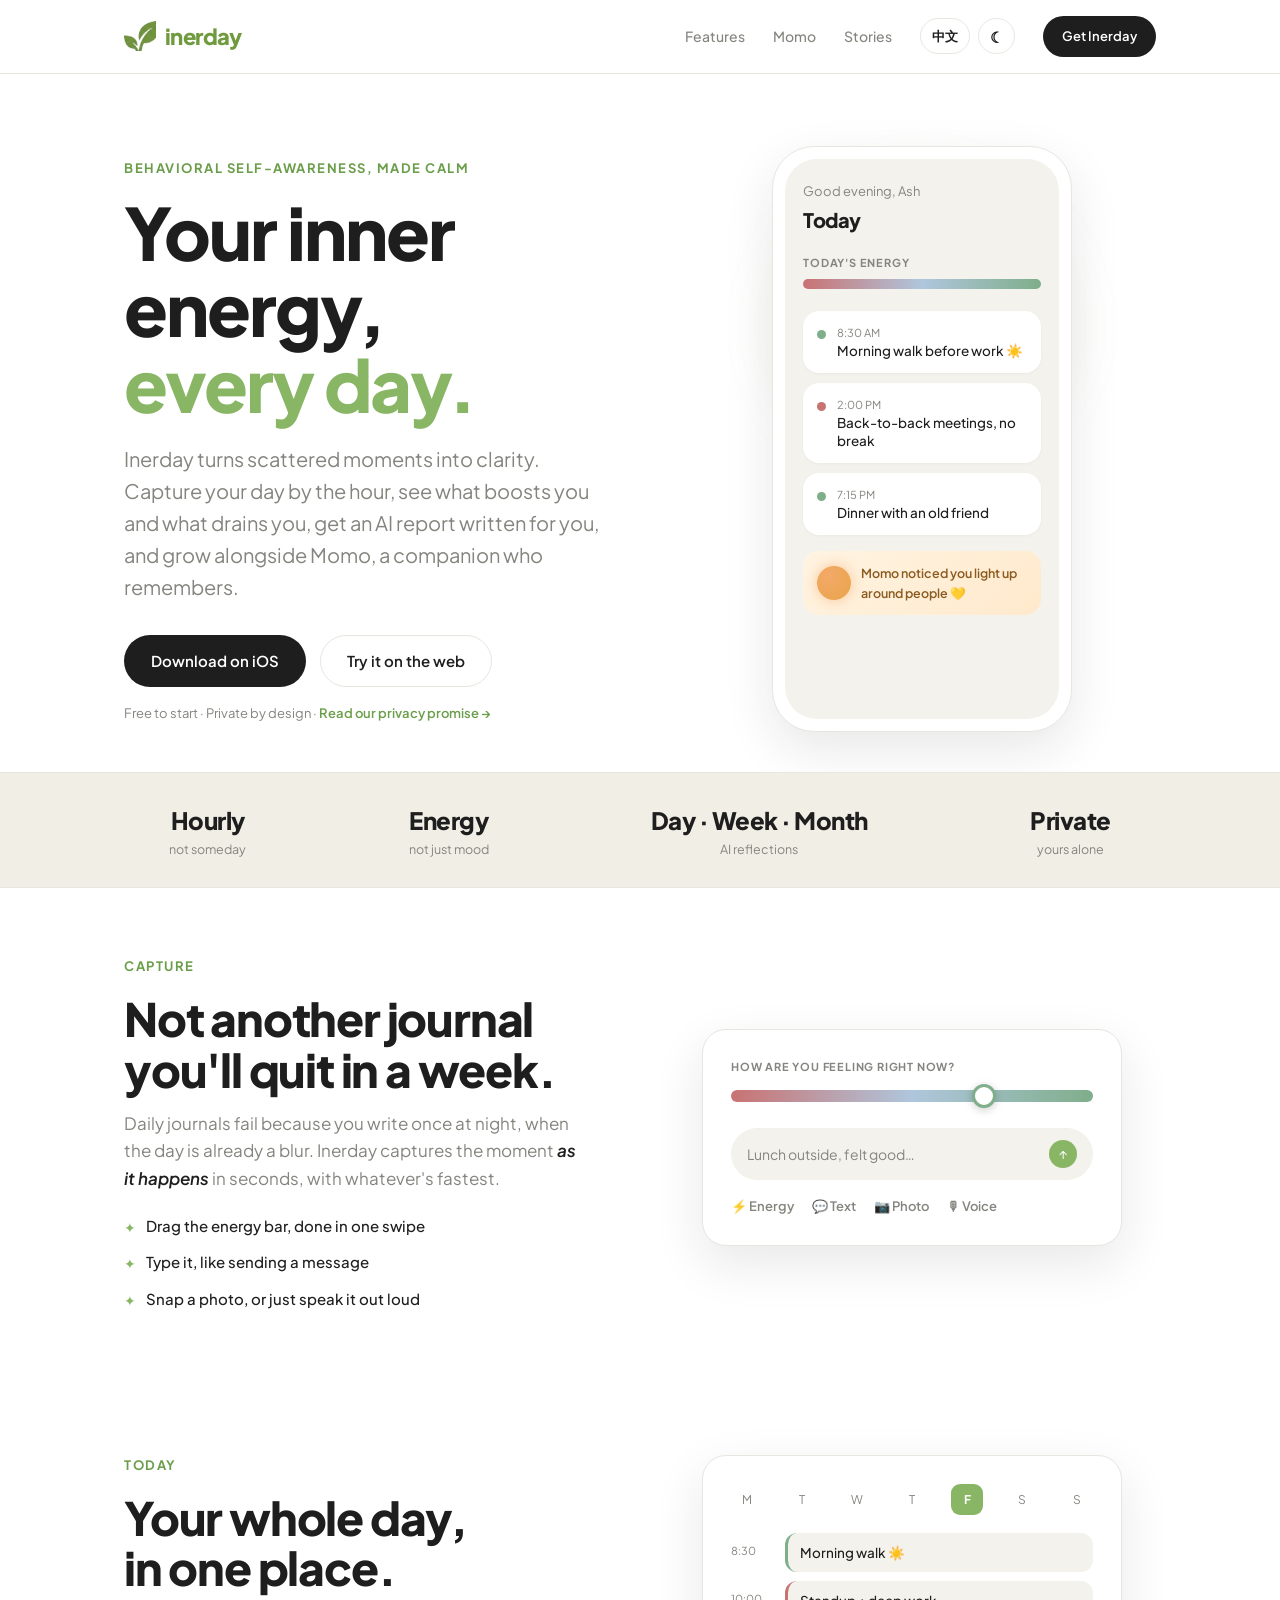
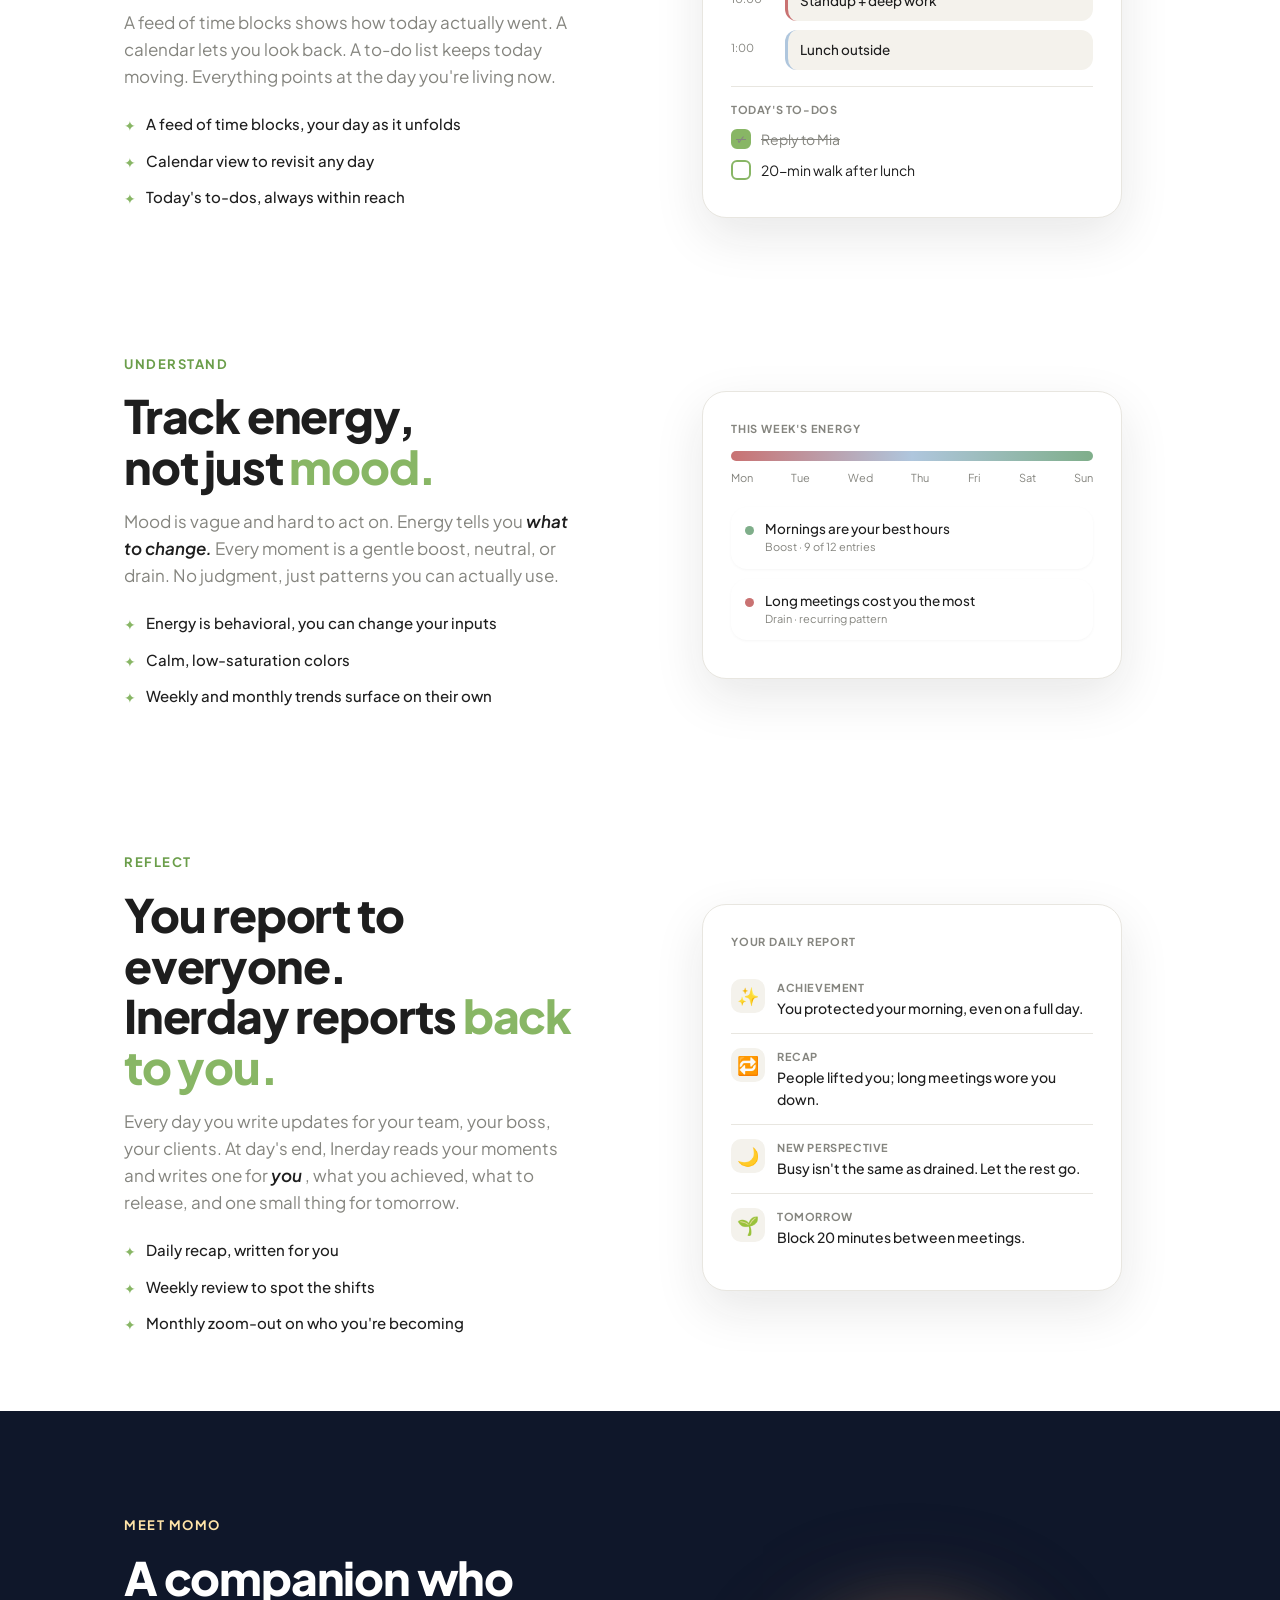
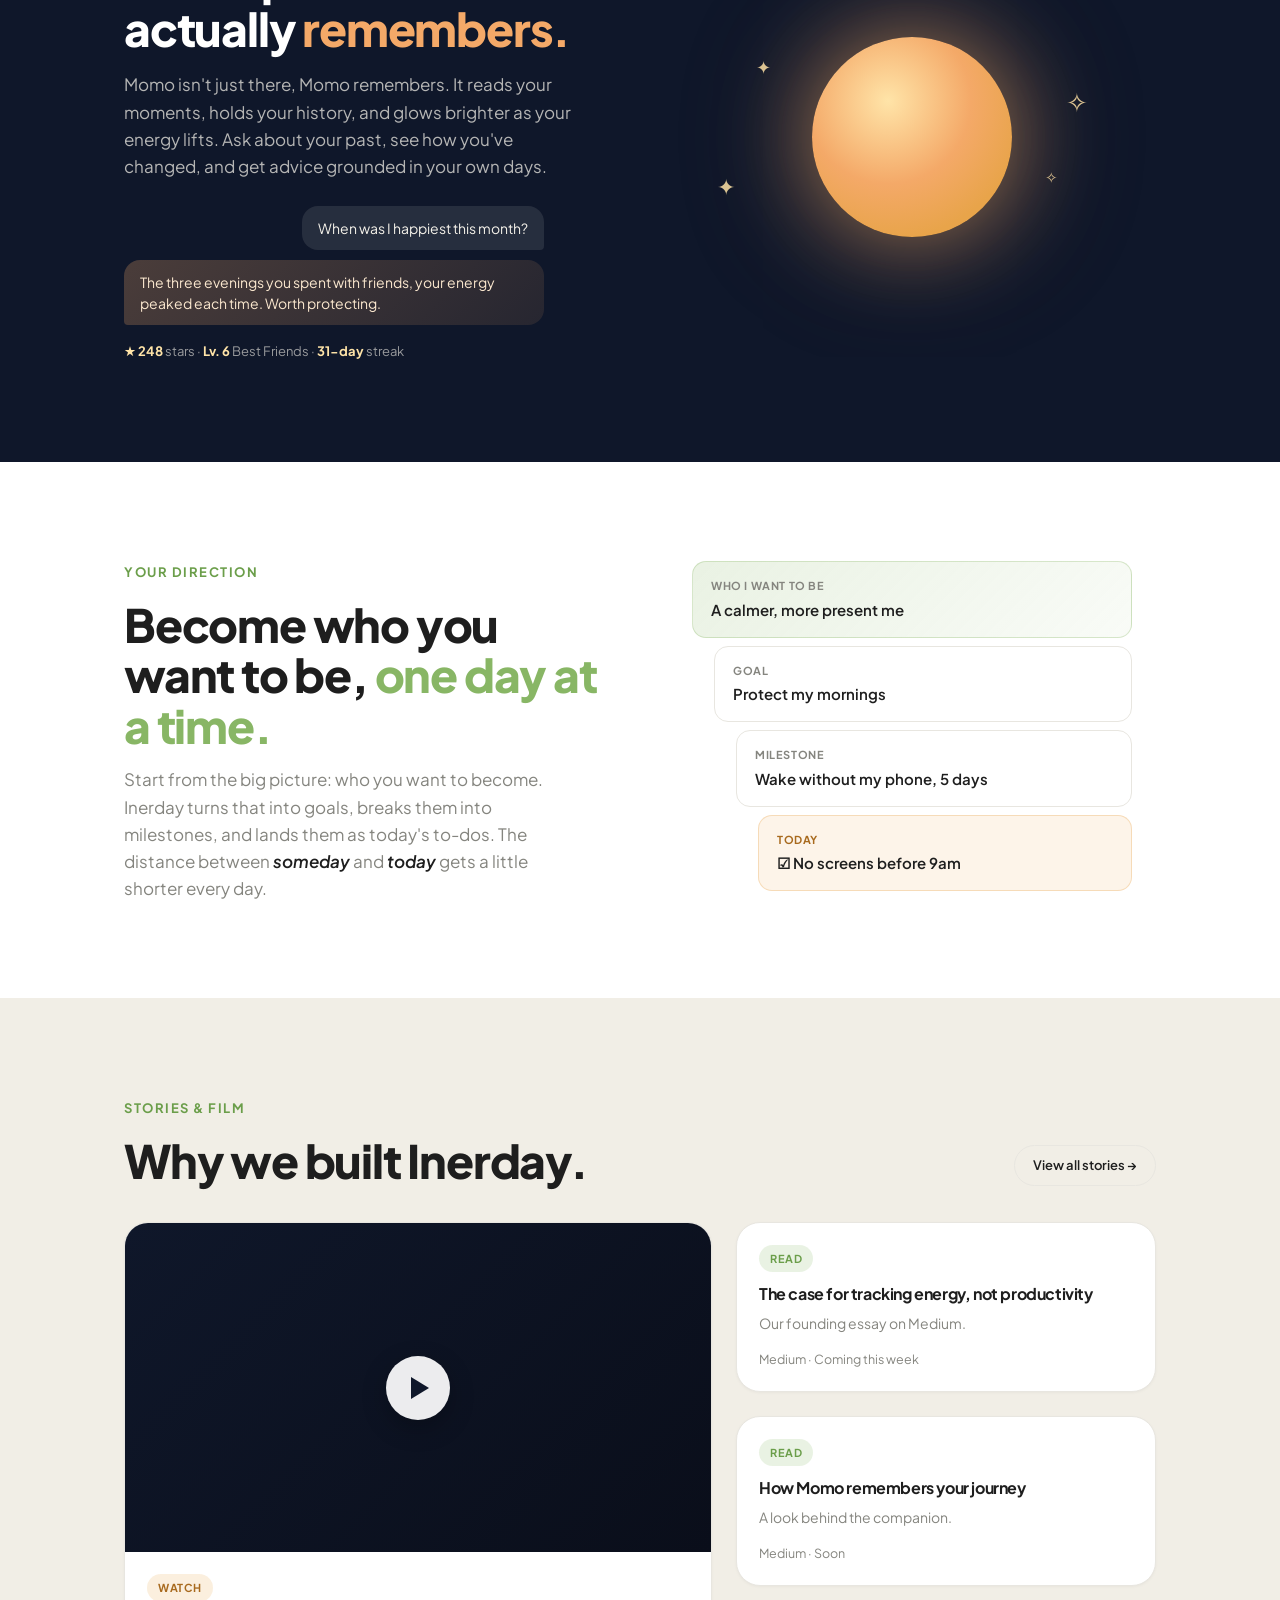
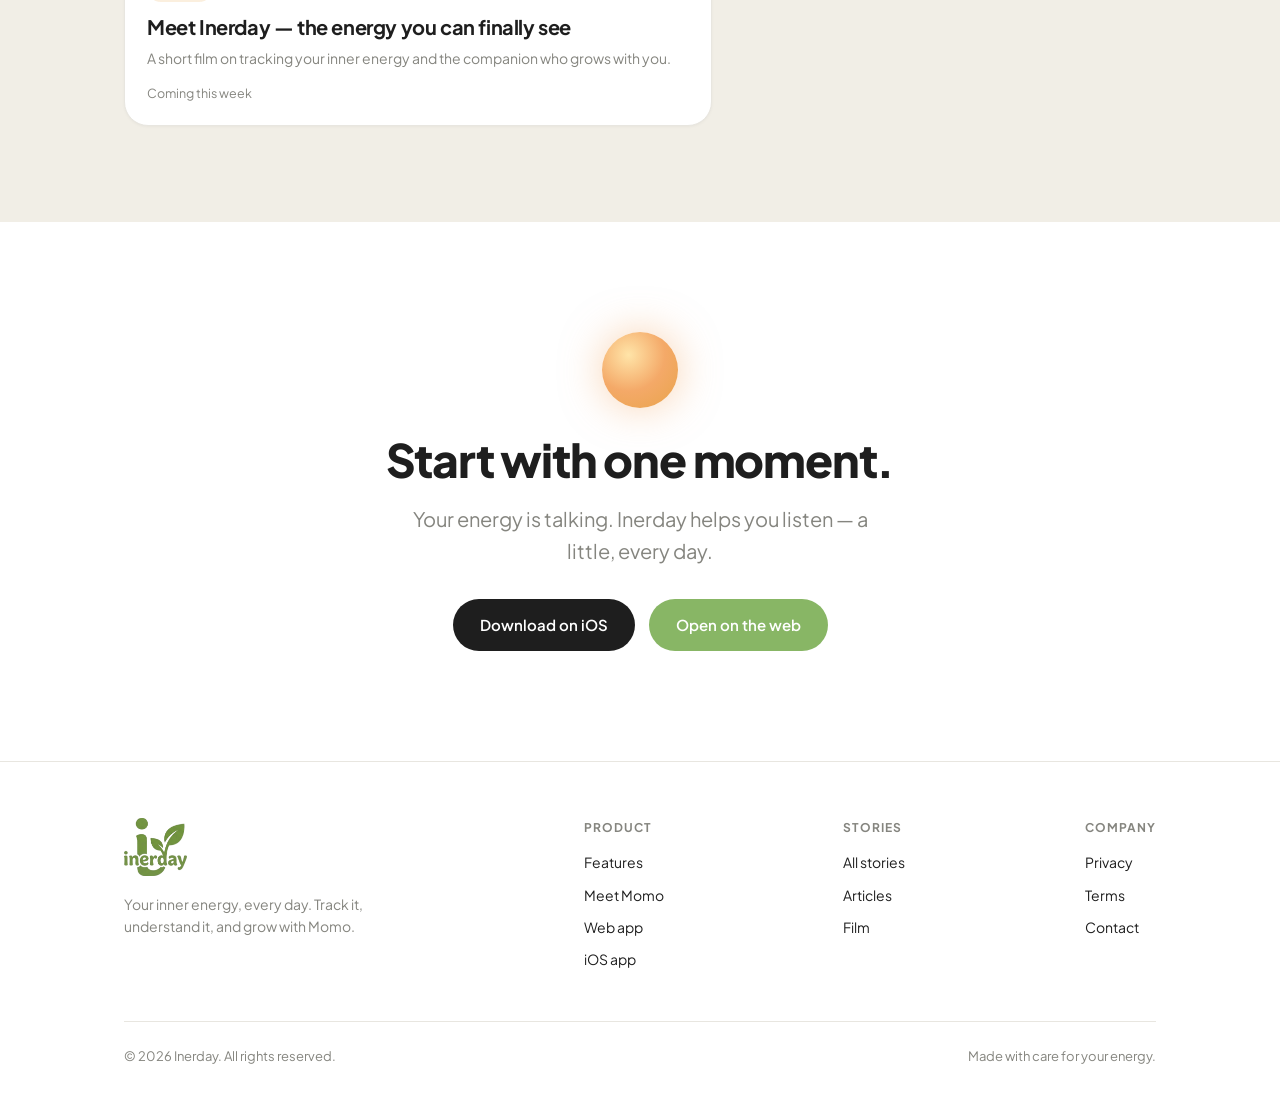
==== commit d21f44b5: "Polish homepage copy and stop tracking session artifacts - Fix Capture card label grammar (EN + ZH a" ====
--- a/index.html
+++ b/index.html
@@ -4,7 +4,7 @@
   <meta charset="UTF-8">
   <meta name="viewport" content="width=device-width, initial-scale=1.0">
   <title>Inerday — Your inner energy, every day</title>
-  <meta name="description" content="Inerday turns scattered moments into clarity. Capture your day by the hour, track energy not mood, get an AI report written for you, and grow alongside Momo — a companion who remembers.">
+  <meta name="description" content="Inerday turns scattered moments into clarity. Capture your day by the hour, track energy not mood, get an AI report written for you, and grow alongside Momo, a companion who remembers.">
   <meta property="og:title" content="Inerday — Your inner energy, every day">
   <meta property="og:description" content="Capture by the hour, track energy, get an AI report written for you, and grow with Momo.">
   <meta property="og:type" content="website">
@@ -230,7 +230,7 @@
       <div class="hero-copy">
         <span class="eyebrow" data-en="Behavioral self-awareness, made calm" data-zh="建立对自己能量状态的清晰感知">Behavioral self-awareness, made calm</span>
         <h1 data-en="Your inner energy,<br><span class=&quot;accent&quot;>every day.</span>" data-zh="专注内在能量，<br><span class=&quot;accent&quot;>每一天都更了解自己。</span>">Your inner energy,<br><span class="accent">every day.</span></h1>
-        <p class="lead" data-en="Inerday turns scattered moments into clarity. Capture your day by the hour, see what fuels you and what drains you, get an AI report written for you, and grow alongside Momo — a companion who remembers." data-zh="Inerday 把零散的瞬间变得清晰。按小时记录你的一天，看清什么滋养你、什么消耗你，收到一份为你而写的 AI 报告，并和懂你、记得你的伙伴 Momo 一起成长。">Inerday turns scattered moments into clarity. Capture your day by the hour, see what boosts you and what drains you, get an AI report written for you, and grow alongside Momo, a companion who remembers.</p>
+        <p class="lead" data-en="Inerday turns scattered moments into clarity. Capture your day by the hour, see what boosts you and what drains you, get an AI report written for you, and grow alongside Momo, a companion who remembers." data-zh="Inerday 把零散的瞬间变得清晰。按小时记录你的一天，看清什么滋养你、什么消耗你，收到一份为你而写的 AI 报告，并和懂你、记得你的伙伴 Momo 一起成长。">Inerday turns scattered moments into clarity. Capture your day by the hour, see what boosts you and what drains you, get an AI report written for you, and grow alongside Momo, a companion who remembers.</p>
         <div class="hero-cta">
           <a href="https://apps.apple.com/us/app/inerday/id6762293197" class="btn btn-primary" data-en="Download on iOS" data-zh="下载 iOS 版">Download on iOS</a>
           <a href="https://app.inerday.com" class="btn btn-ghost" data-en="Try it on the web" data-zh="网页版试用">Try it on the web</a>
@@ -274,7 +274,7 @@
       <div class="fr-copy">
         <span class="eyebrow" data-en="Capture" data-zh="记录">Capture</span>
         <h2 data-en="Not another journal<br>you'll quit in a week." data-zh="不是又一个<br>你一周后就弃坑的日记。">Not another journal<br>you'll quit in a week.</h2>
-        <p data-en="Daily journals fail because you write once at night, when the day is already a blur. Inerday captures the moment <em>as it happens</em> — in seconds, with whatever's fastest." data-zh="普通日记之所以坚持不下来，是因为你只在睡前写一次，而那时一天早已模糊。Inerday 在<em>当下</em>用几秒钟记录，用最快的方式捕捉。">Daily journals fail because you write once at night, when the day is already a blur. Inerday captures the moment <em>as it happens</em> in seconds, with whatever's fastest.</p>
+        <p data-en="Daily journals fail because you write once at night, when the day is already a blur. Inerday captures the moment <em>as it happens</em> in seconds, with whatever's fastest." data-zh="普通日记之所以坚持不下来，是因为你只在睡前写一次，而那时一天早已模糊。Inerday 在<em>当下</em>用几秒钟记录，用最快的方式捕捉。">Daily journals fail because you write once at night, when the day is already a blur. Inerday captures the moment <em>as it happens</em> in seconds, with whatever's fastest.</p>
         <ul class="fr-list">
           <li data-en="Drag the energy bar, done in one swipe" data-zh="拖一下能量，一划即可">Drag the energy bar — done in one swipe</li>
           <li data-en="Type it, like sending a message" data-zh="就像发条消息般记录">Type it, like sending a message</li>
@@ -283,7 +283,7 @@
       </div>
       <div class="fr-visual">
         <div class="vcard compose">
-          <div class="vcard-label" data-en="How's your feeling right now?" data-zh="你现在的能量如何？">How's your feeling right now?</div>
+          <div class="vcard-label" data-en="How are you feeling right now?" data-zh="你现在感觉如何？">How are you feeling right now?</div>
           <div class="bar-track"><span class="knob"></span></div>
           <div class="field">
             <span data-en="Lunch outside, felt good…" data-zh="出去吃了午饭，感觉不错…">Lunch outside, felt good…</span>
@@ -301,21 +301,6 @@
 
     <!-- Feature 2: Today / Day view -->
     <div class="frow flip">
-      <div class="fr-visual">
-        <div class="vcard">
-          <div class="tc-week">
-            <span class="tc-day">M</span><span class="tc-day">T</span><span class="tc-day">W</span><span class="tc-day">T</span><span class="tc-day on">F</span><span class="tc-day">S</span><span class="tc-day">S</span>
-          </div>
-          <div class="tblock"><span class="tb-time">8:30</span><span class="tb-body" data-en="Morning walk ☀️" data-zh="晨间散步 ☀️">Morning walk ☀️</span></div>
-          <div class="tblock d"><span class="tb-time">10:00</span><span class="tb-body" data-en="Standup + deep work" data-zh="站会 + 专注工作">Standup + deep work</span></div>
-          <div class="tblock n"><span class="tb-time">1:00</span><span class="tb-body" data-en="Lunch outside" data-zh="出去吃午饭">Lunch outside</span></div>
-          <div class="tc-todo">
-            <div class="tt-label" data-en="Today's to-dos" data-zh="今日待办">Today's to-dos</div>
-            <div class="tc-row done"><span class="tc-check done">✓</span><span data-en="Reply to Mia" data-zh="回复 Mia">Reply to Mia</span></div>
-            <div class="tc-row"><span class="tc-check"></span><span data-en="20-min walk after lunch" data-zh="午饭后散步 20 分钟">20-min walk after lunch</span></div>
-          </div>
-        </div>
-      </div>
       <div class="fr-copy">
         <span class="eyebrow" data-en="Today" data-zh="今天">Today</span>
         <h2 data-en="Your whole day,<br>in one place." data-zh="你的一整天，<br>都在这里。">Your whole day,<br>in one place.</h2>
@@ -325,6 +310,22 @@
           <li data-en="Calendar view to revisit any day" data-zh="日历视图回看任意一天">Calendar view to revisit any day</li>
           <li data-en="Today's to-dos, always within reach" data-zh="今天的待办随手可及">Today's to-dos, always within reach</li>
         </ul>
+      </div>
+
+      <div class="fr-visual">
+        <div class="vcard">
+          <div class="tc-week">
+            <span class="tc-day">M</span><span class="tc-day">T</span><span class="tc-day">W</span><span class="tc-day">T</span><span class="tc-day on">F</span><span class="tc-day">S</span><span class="tc-day">S</span>
+          </div>
+          <div class="tblock"><span class="tb-time">8:30</span><span class="tb-body" data-en="Morning walk ☀️" data-zh="晨间散步 ☀️">Morning walk ☀️</span></div>
+          <div class="tblock d"><span class="tb-time">10:00</span><span class="tb-body" data-en="Standup + deep work" data-zh="站会 + 专注工作">Standup + deep work</span></div>
+          <div class="tblock n"><span class="tb-time">1:00</span><span class="tb-body" data-en="Lunch outside" data-zh="出去吃午饭">Lunch outside</span></div>
+          <div class="tc-todo">
+            <div class="tt-label" data-en="Today's to-dos" data-zh="今日待办">Today's to-dos</div>
+            <div class="tc-row done"><span class="tc-check done">✓</span><span data-en="Reply to Mia" data-zh="回复 Mia">Reply to Mia</span></div>
+            <div class="tc-row"><span class="tc-check"></span><span data-en="20-min walk after lunch" data-zh="午饭后散步 20 分钟">20-min walk after lunch</span></div>
+          </div>
+        </div>
       </div>
     </div>
 
@@ -355,15 +356,7 @@
 
     <!-- Feature 4: Reflect (report back to you) -->
     <div class="frow flip">
-      <div class="fr-visual">
-        <div class="vcard">
-          <div class="vcard-label" data-en="Your Daily Report" data-zh="你的每日报告">Your Daily Report</div>
-          <div class="rep-row"><div class="rep-ico">✨</div><div><div class="t" data-en="Achievement" data-zh="成就">Achievement</div><div class="d" data-en="You protected your morning, even on a full day." data-zh="即使忙碌，你也守住了自己的早晨。">You protected your morning, even on a full day.</div></div></div>
-          <div class="rep-row"><div class="rep-ico">🔁</div><div><div class="t" data-en="Recap" data-zh="复盘">Recap</div><div class="d" data-en="People lifted you; long meetings wore you down." data-zh="人让你充电；冗长的会议消耗了你。">People lifted you; long meetings wore you down.</div></div></div>
-          <div class="rep-row"><div class="rep-ico">🌙</div><div><div class="t" data-en="New perspective" data-zh="新视角">New perspective</div><div class="d" data-en="Busy isn't the same as drained. Let the rest go." data-zh="忙碌不等于被掏空。其余的，放下吧。">Busy isn't the same as drained. Let the rest go.</div></div></div>
-          <div class="rep-row"><div class="rep-ico">🌱</div><div><div class="t" data-en="Tomorrow" data-zh="明天">Tomorrow</div><div class="d" data-en="Block 20 minutes between meetings." data-zh="在会议之间留出 20 分钟。">Block 20 minutes between meetings.</div></div></div>
-        </div>
-      </div>
+
       <div class="fr-copy">
         <span class="eyebrow" data-en="Reflect" data-zh="反思">Reflect</span>
         <h2 data-en="You report to everyone.<br>Inerday reports <span class=&quot;accent&quot;>back to you.</span>" data-zh="你向所有人汇报。<br>Inerday 终于<span class=&quot;accent&quot;>向你汇报。</span>">You report to everyone.<br>Inerday reports <span class="accent">back to you.</span></h2>
@@ -374,6 +367,17 @@
           <li data-en="Monthly zoom-out on who you're becoming" data-zh="每月趋势，看清你正在成为谁">Monthly zoom-out on who you're becoming</li>
         </ul>
       </div>
+
+      <div class="fr-visual">
+        <div class="vcard">
+          <div class="vcard-label" data-en="Your Daily Report" data-zh="你的每日报告">Your Daily Report</div>
+          <div class="rep-row"><div class="rep-ico">✨</div><div><div class="t" data-en="Achievement" data-zh="成就">Achievement</div><div class="d" data-en="You protected your morning, even on a full day." data-zh="即使忙碌，你也守住了自己的早晨。">You protected your morning, even on a full day.</div></div></div>
+          <div class="rep-row"><div class="rep-ico">🔁</div><div><div class="t" data-en="Recap" data-zh="复盘">Recap</div><div class="d" data-en="People lifted you; long meetings wore you down." data-zh="人让你充电；冗长的会议消耗了你。">People lifted you; long meetings wore you down.</div></div></div>
+          <div class="rep-row"><div class="rep-ico">🌙</div><div><div class="t" data-en="New perspective" data-zh="新视角">New perspective</div><div class="d" data-en="Busy isn't the same as drained. Let the rest go." data-zh="忙碌不等于被掏空。其余的，放下吧。">Busy isn't the same as drained. Let the rest go.</div></div></div>
+          <div class="rep-row"><div class="rep-ico">🌱</div><div><div class="t" data-en="Tomorrow" data-zh="明天">Tomorrow</div><div class="d" data-en="Block 20 minutes between meetings." data-zh="在会议之间留出 20 分钟。">Block 20 minutes between meetings.</div></div></div>
+        </div>
+      </div>
+
     </div>
 
   </section>
@@ -409,7 +413,7 @@
       <div class="frow" style="padding:0;">
         <div class="fr-copy">
           <span class="eyebrow" data-en="Your direction" data-zh="你的方向">Your direction</span>
-          <h2 data-en="Become who you want to be, <br><span class=&quot;accent&quot;>one day at a time.</span>" data-zh="成为你想成为的样子, <br><span class=&quot;accent&quot;>每天一小步。</span>">Become who you want to be —<br><span class="accent">one day at a time.</span></h2>
+          <h2 data-en="Become who you want to be, <span class=&quot;accent&quot;>one day at a time.</span>" data-zh="成为你想成为的样子，<span class=&quot;accent&quot;>每天一小步。</span>">Become who you want to be, <span class="accent">one day at a time.</span></h2>
           <p data-en="Start from the big picture: who you want to become. Inerday turns that into goals, breaks them into milestones, and lands them as today's to-dos. The distance between <em>someday</em> and <em>today</em> gets a little shorter every day." data-zh="从大方向开始：你想成为谁。Inerday 把它变成目标，拆成里程碑，再落成今天的待办。「<em>某一天</em>」和「<em>今天</em>」之间的距离，每天都近一点。">Start from the big picture: who you want to become. Inerday turns that into goals, breaks them into milestones, and lands them as today's to-dos. The distance between <em>someday</em> and <em>today</em> gets a little shorter every day.</p>
         </div>
         <div class="fr-visual">
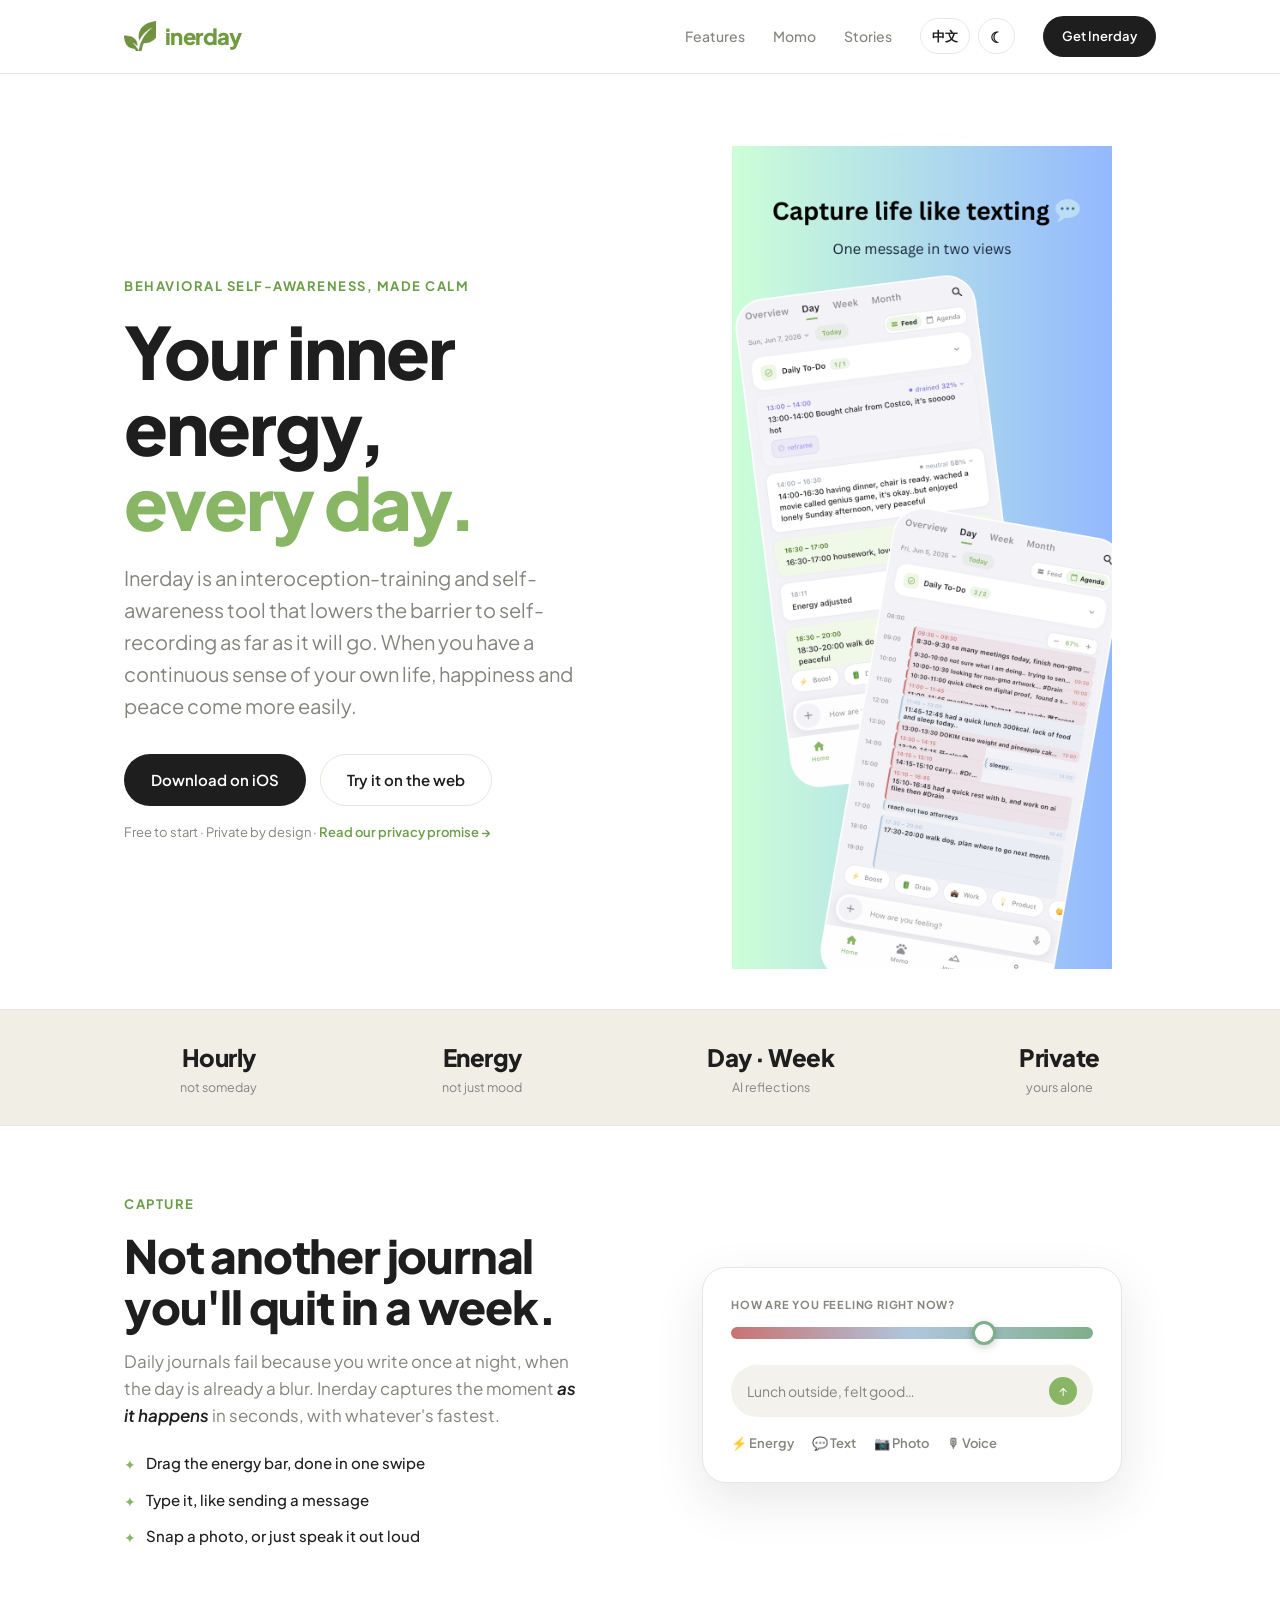
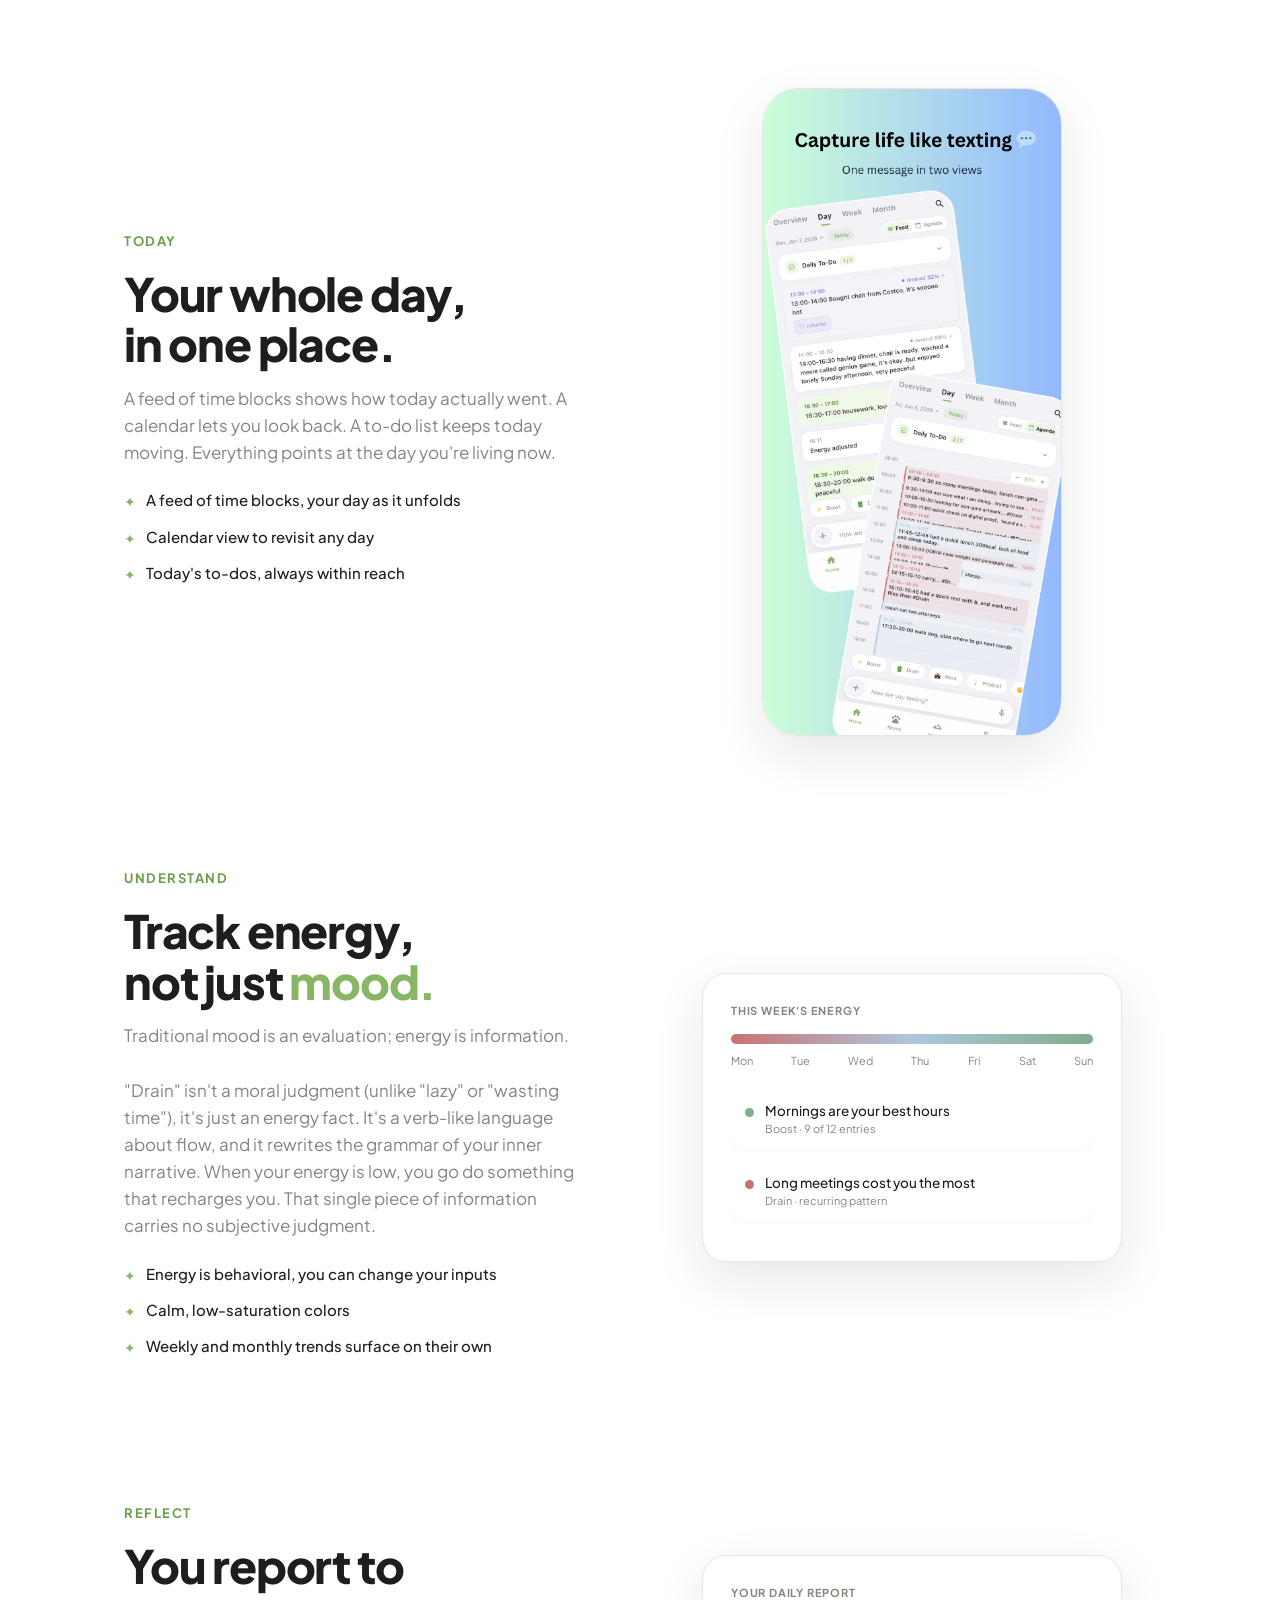
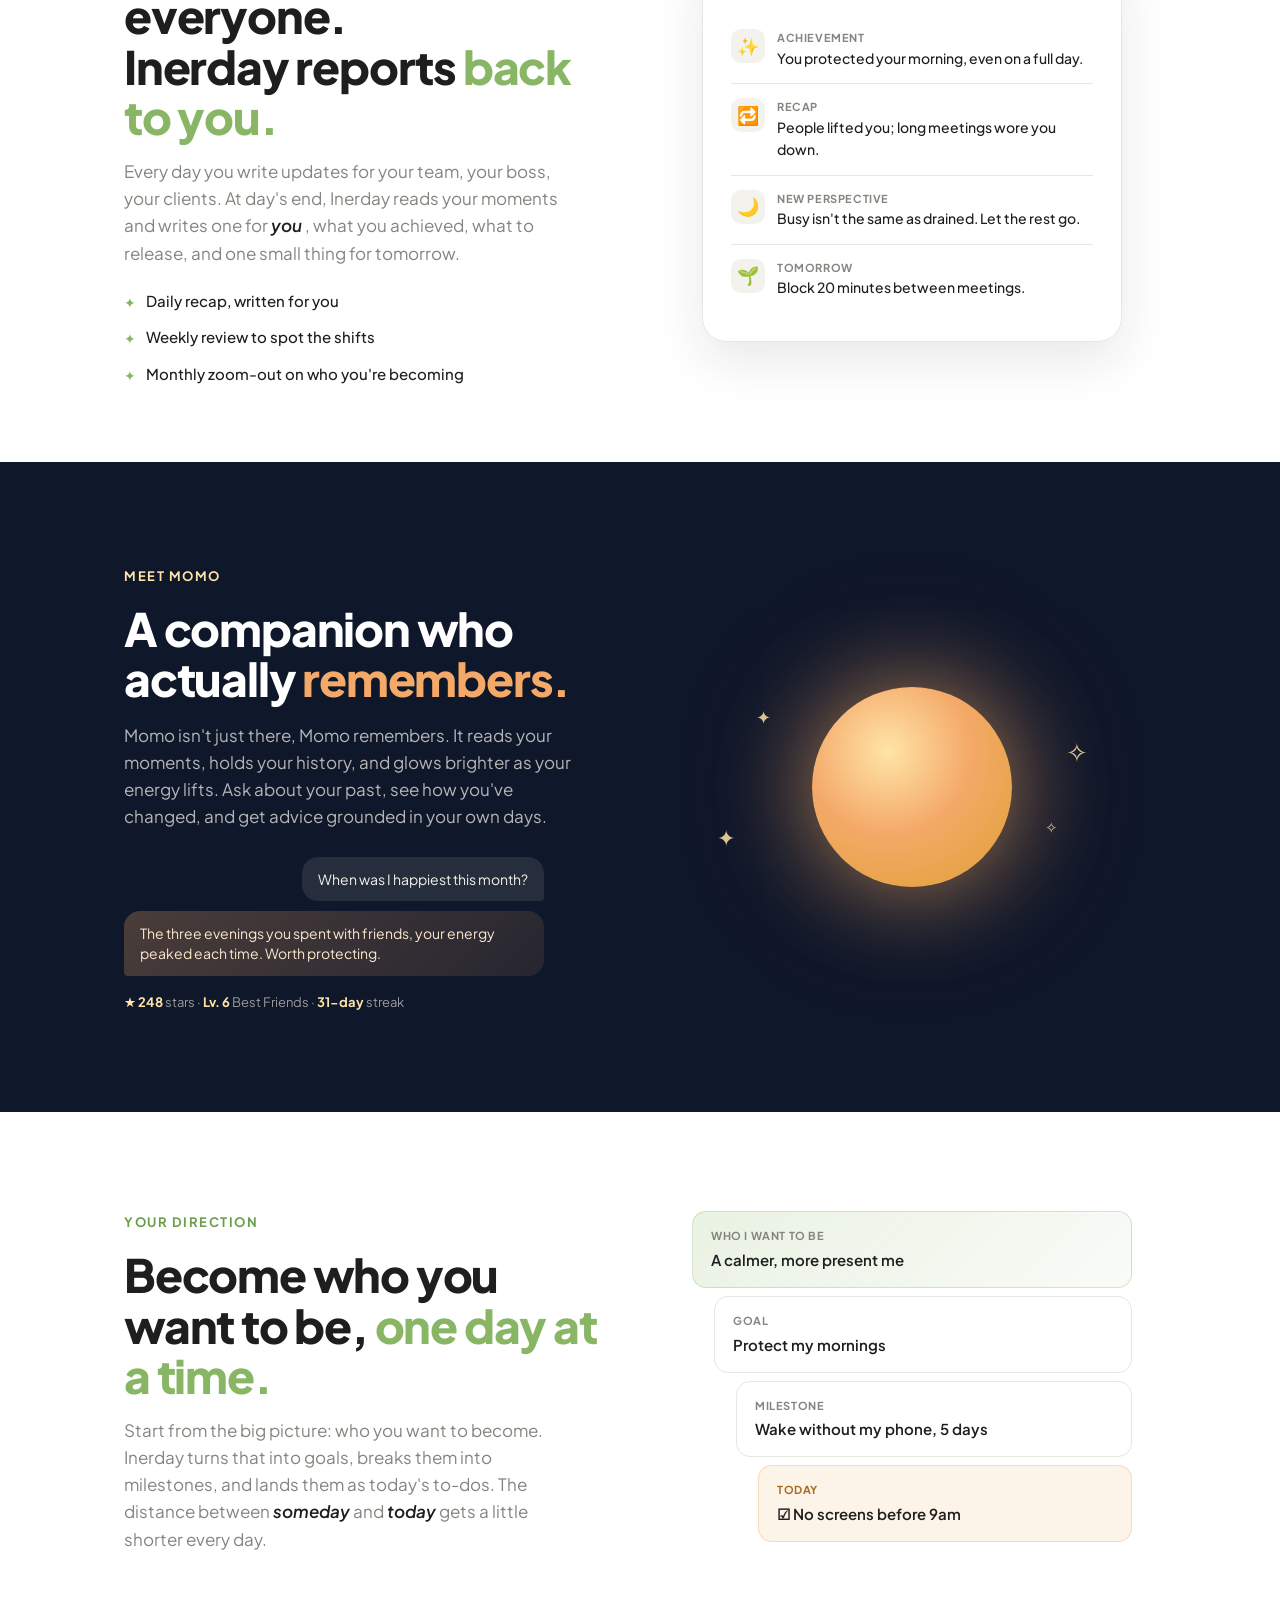
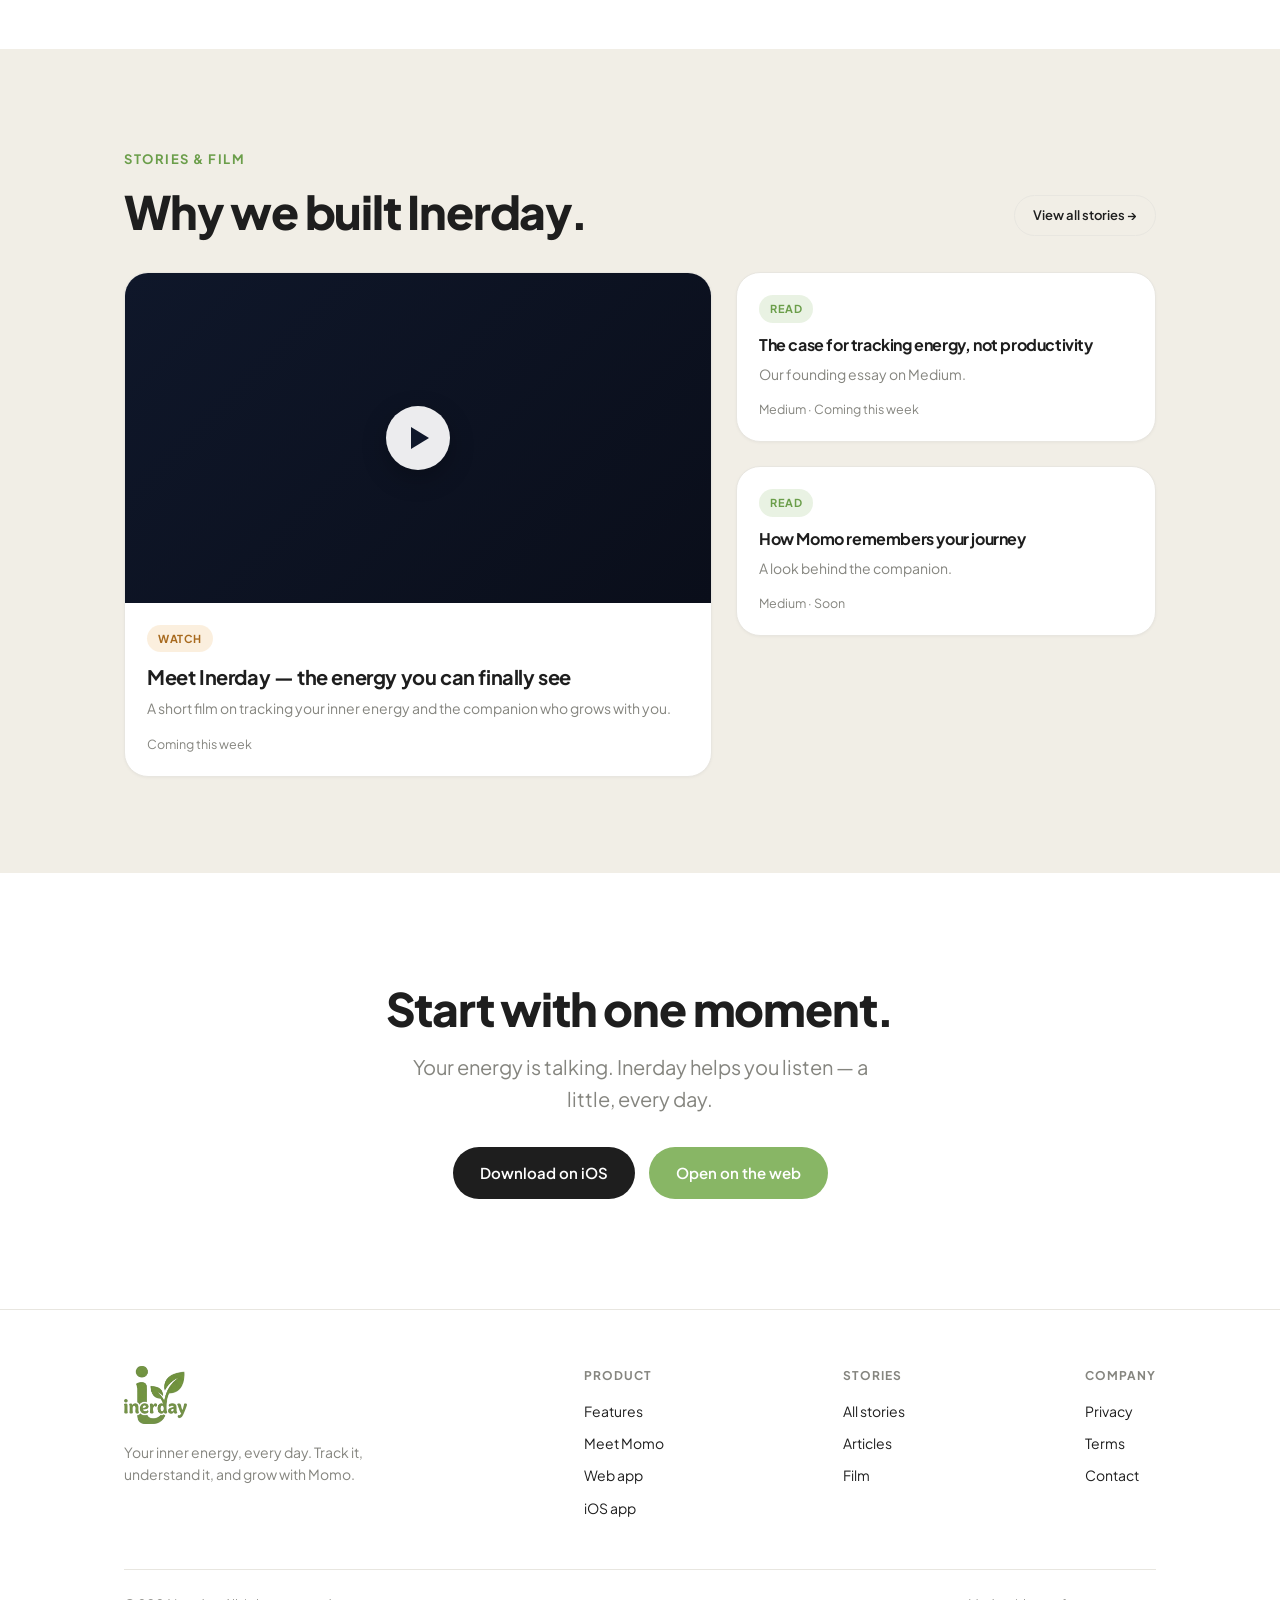
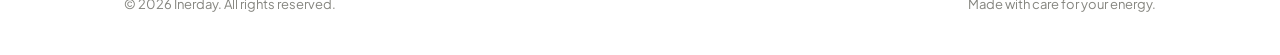
==== commit 8561ee74: "update texting and images" ====
--- a/index.html
+++ b/index.html
@@ -42,6 +42,7 @@
       background: radial-gradient(circle, rgba(136,182,101,0.30), transparent 68%);
       filter: blur(20px); z-index: 0;
     }
+    .hero-shot { position: relative; z-index: 1; width: 100%; max-width: 380px; height: auto; }
     .phone {
       position: relative; z-index: 1;
       width: 300px; background: #fff; border-radius: 42px;
@@ -90,6 +91,7 @@
       padding: 28px; box-shadow: var(--shadow-lg); border: 1px solid var(--border); background: var(--card);
     }
     .vcard-label { font-size: 11px; font-weight: 700; letter-spacing: .8px; color: var(--ink-soft); text-transform: uppercase; margin-bottom: 14px; }
+    .fr-video { width: 100%; max-width: 300px; height: auto; border-radius: 36px; box-shadow: var(--shadow-lg); border: 1px solid var(--border); }
 
     /* energy tags visual */
     .tags { display: flex; flex-wrap: wrap; gap: 10px; }
@@ -230,7 +232,7 @@
       <div class="hero-copy">
         <span class="eyebrow" data-en="Behavioral self-awareness, made calm" data-zh="建立对自己能量状态的清晰感知">Behavioral self-awareness, made calm</span>
         <h1 data-en="Your inner energy,<br><span class=&quot;accent&quot;>every day.</span>" data-zh="专注内在能量，<br><span class=&quot;accent&quot;>每一天都更了解自己。</span>">Your inner energy,<br><span class="accent">every day.</span></h1>
-        <p class="lead" data-en="Inerday turns scattered moments into clarity. Capture your day by the hour, see what boosts you and what drains you, get an AI report written for you, and grow alongside Momo, a companion who remembers." data-zh="Inerday 把零散的瞬间变得清晰。按小时记录你的一天，看清什么滋养你、什么消耗你，收到一份为你而写的 AI 报告，并和懂你、记得你的伙伴 Momo 一起成长。">Inerday turns scattered moments into clarity. Capture your day by the hour, see what boosts you and what drains you, get an AI report written for you, and grow alongside Momo, a companion who remembers.</p>
+        <p class="lead" data-en="Inerday is an interoception-training and self-awareness tool that lowers the barrier to self-recording as far as it will go. When you have a continuous sense of your own life, happiness and peace come more easily." data-zh="Inerday 是一个内感受训练和自我觉察的工具，旨在把自我记录的门槛降到最低。当你对生活有连续的感知时，你会更容易感到平静和幸福。">Inerday is an interoception-training and self-awareness tool that lowers the barrier to self-recording as far as it will go. When you have a continuous sense of your own life, happiness and peace come more easily.</p>
         <div class="hero-cta">
           <a href="https://apps.apple.com/us/app/inerday/id6762293197" class="btn btn-primary" data-en="Download on iOS" data-zh="下载 iOS 版">Download on iOS</a>
           <a href="https://app.inerday.com" class="btn btn-ghost" data-en="Try it on the web" data-zh="网页版试用">Try it on the web</a>
@@ -239,18 +241,7 @@
       </div>
 
       <div class="phone-wrap">
-        <div class="phone">
-          <div class="phone-screen">
-            <div class="ps-greet" data-en="Good evening, Ash" data-zh="晚上好，Ash">Good evening, Ash</div>
-            <div class="ps-date" data-en="Today" data-zh="今天">Today</div>
-            <div class="ps-bar-label" data-en="Today's energy" data-zh="今日能量">Today's energy</div>
-            <div class="ps-bar"></div>
-            <div class="entry"><span class="dot boost"></span><div><div class="e-time">8:30 AM</div><div class="e-text" data-en="Morning walk before work ☀️" data-zh="上班前散步 ☀️">Morning walk before work ☀️</div></div></div>
-            <div class="entry"><span class="dot drain"></span><div><div class="e-time">2:00 PM</div><div class="e-text" data-en="Back-to-back meetings, no break" data-zh="连轴会议，没休息">Back-to-back meetings, no break</div></div></div>
-            <div class="entry"><span class="dot boost"></span><div><div class="e-time">7:15 PM</div><div class="e-text" data-en="Dinner with an old friend" data-zh="和老朋友吃晚饭">Dinner with an old friend</div></div></div>
-            <div class="ps-momo"><span class="face"></span><span class="m-text" data-en="Momo noticed you light up around people 💛" data-zh="Momo 发现你和人在一起时会发光 💛">Momo noticed you light up around people 💛</span></div>
-          </div>
-        </div>
+        <img src="/assets/hero-capture.png" class="hero-shot" alt="Inerday — capture life like texting, one message in two views" width="905" height="1934">
       </div>
     </div>
   </section>
@@ -260,7 +251,7 @@
     <div class="container strip-inner">
       <div class="strip-item"><div class="num" data-en="Hourly" data-zh="每小时">Hourly</div><div class="lbl" data-en="not someday" data-zh="而不是改天">not someday</div></div>
       <div class="strip-item"><div class="num" data-en="Energy" data-zh="能量">Energy</div><div class="lbl" data-en="not just mood" data-zh="不只是心情">not just mood</div></div>
-      <div class="strip-item"><div class="num" data-en="Day · Week · Month" data-zh="日 · 周 · 月">Day · Week · Month</div><div class="lbl" data-en="AI reflections" data-zh="AI 复盘">AI reflections</div></div>
+      <div class="strip-item"><div class="num" data-en="Day · Week" data-zh="日 · 周">Day · Week</div><div class="lbl" data-en="AI reflections" data-zh="AI 复盘">AI reflections</div></div>
       <div class="strip-item"><div class="num" data-en="Private" data-zh="私密">Private</div><div class="lbl" data-en="yours alone" data-zh="只属于你">yours alone</div></div>
     </div>
   </div>
@@ -313,19 +304,9 @@
       </div>
 
       <div class="fr-visual">
-        <div class="vcard">
-          <div class="tc-week">
-            <span class="tc-day">M</span><span class="tc-day">T</span><span class="tc-day">W</span><span class="tc-day">T</span><span class="tc-day on">F</span><span class="tc-day">S</span><span class="tc-day">S</span>
-          </div>
-          <div class="tblock"><span class="tb-time">8:30</span><span class="tb-body" data-en="Morning walk ☀️" data-zh="晨间散步 ☀️">Morning walk ☀️</span></div>
-          <div class="tblock d"><span class="tb-time">10:00</span><span class="tb-body" data-en="Standup + deep work" data-zh="站会 + 专注工作">Standup + deep work</span></div>
-          <div class="tblock n"><span class="tb-time">1:00</span><span class="tb-body" data-en="Lunch outside" data-zh="出去吃午饭">Lunch outside</span></div>
-          <div class="tc-todo">
-            <div class="tt-label" data-en="Today's to-dos" data-zh="今日待办">Today's to-dos</div>
-            <div class="tc-row done"><span class="tc-check done">✓</span><span data-en="Reply to Mia" data-zh="回复 Mia">Reply to Mia</span></div>
-            <div class="tc-row"><span class="tc-check"></span><span data-en="20-min walk after lunch" data-zh="午饭后散步 20 分钟">20-min walk after lunch</span></div>
-          </div>
-        </div>
+        <video class="fr-video" autoplay loop muted playsinline poster="/assets/hero-capture.png" aria-label="Your whole day, in one place">
+          <source src="/assets/hero-capture.mp4" type="video/mp4">
+        </video>
       </div>
     </div>
 
@@ -334,7 +315,7 @@
       <div class="fr-copy">
         <span class="eyebrow" data-en="Understand" data-zh="理解">Understand</span>
         <h2 data-en="Track energy,<br>not just <span class=&quot;accent&quot;>mood.</span>" data-zh="追踪能量，<br>而不只是<span class=&quot;accent&quot;>心情。</span>">Track energy,<br>not just <span class="accent">mood.</span></h2>
-        <p data-en="Mood is vague and hard to act on. Energy tells you <em>what to change.</em> Every moment is a gentle boost, neutral, or drain. No judgment, just patterns you can actually use." data-zh="心情太模糊，也难以行动。能量告诉你<em>该改变什么</em>。每个瞬间只是温和的充电、中性或消耗。没有评判，只有你真的用得上的规律。">Mood is vague and hard to act on. Energy tells you <em>what to change.</em> Every moment is a gentle boost, neutral, or drain. No judgment, just patterns you can really use.</p>
+        <p data-en="Traditional mood is an evaluation; energy is information.<br><br>&quot;Drain&quot; isn't a moral judgment (unlike &quot;lazy&quot; or &quot;wasting time&quot;), it's just an energy fact. It's a verb-like language about flow, and it rewrites the grammar of your inner narrative. When your energy is low, you go do something that recharges you. That single piece of information carries no subjective judgment." data-zh="传统的情绪记录是一种评价，而能量是一种信息。<br><br>低能量只是一个能量事实。它是动词性的、关于流向的语言，它在潜移默化地重塑你内在叙事的语法。当你能量低的时候，就去做充电的事情。这是一个信息，没有任何主观的评判。">Traditional mood is an evaluation; energy is information.<br><br>"Drain" isn't a moral judgment (unlike "lazy" or "wasting time"), it's just an energy fact. It's a verb-like language about flow, and it rewrites the grammar of your inner narrative. When your energy is low, you go do something that recharges you. That single piece of information carries no subjective judgment.</p>
         <ul class="fr-list">
           <li data-en="Energy is behavioral, you can change your inputs" data-zh="能量是行为性的, 你能改变自己的输入">Energy is behavioral, you can change your inputs</li>
           <li data-en="Calm, low-saturation colors" data-zh="克制低饱和的配色">Calm, low-saturation colors, never a grade</li>
@@ -477,7 +458,6 @@
   <!-- FINAL CTA -->
   <section class="cta-final" id="download">
     <div class="container">
-      <div class="face-lg"></div>
       <h2 data-en="Start with one moment." data-zh="从一个瞬间开始。">Start with one moment.</h2>
       <p class="lead" data-en="Your energy is talking. Inerday helps you listen — a little, every day." data-zh="你的能量在说话。Inerday 帮你倾听——每天，一点点。">Your energy is talking. Inerday helps you listen — a little, every day.</p>
       <div class="hero-cta" style="justify-content:center;">
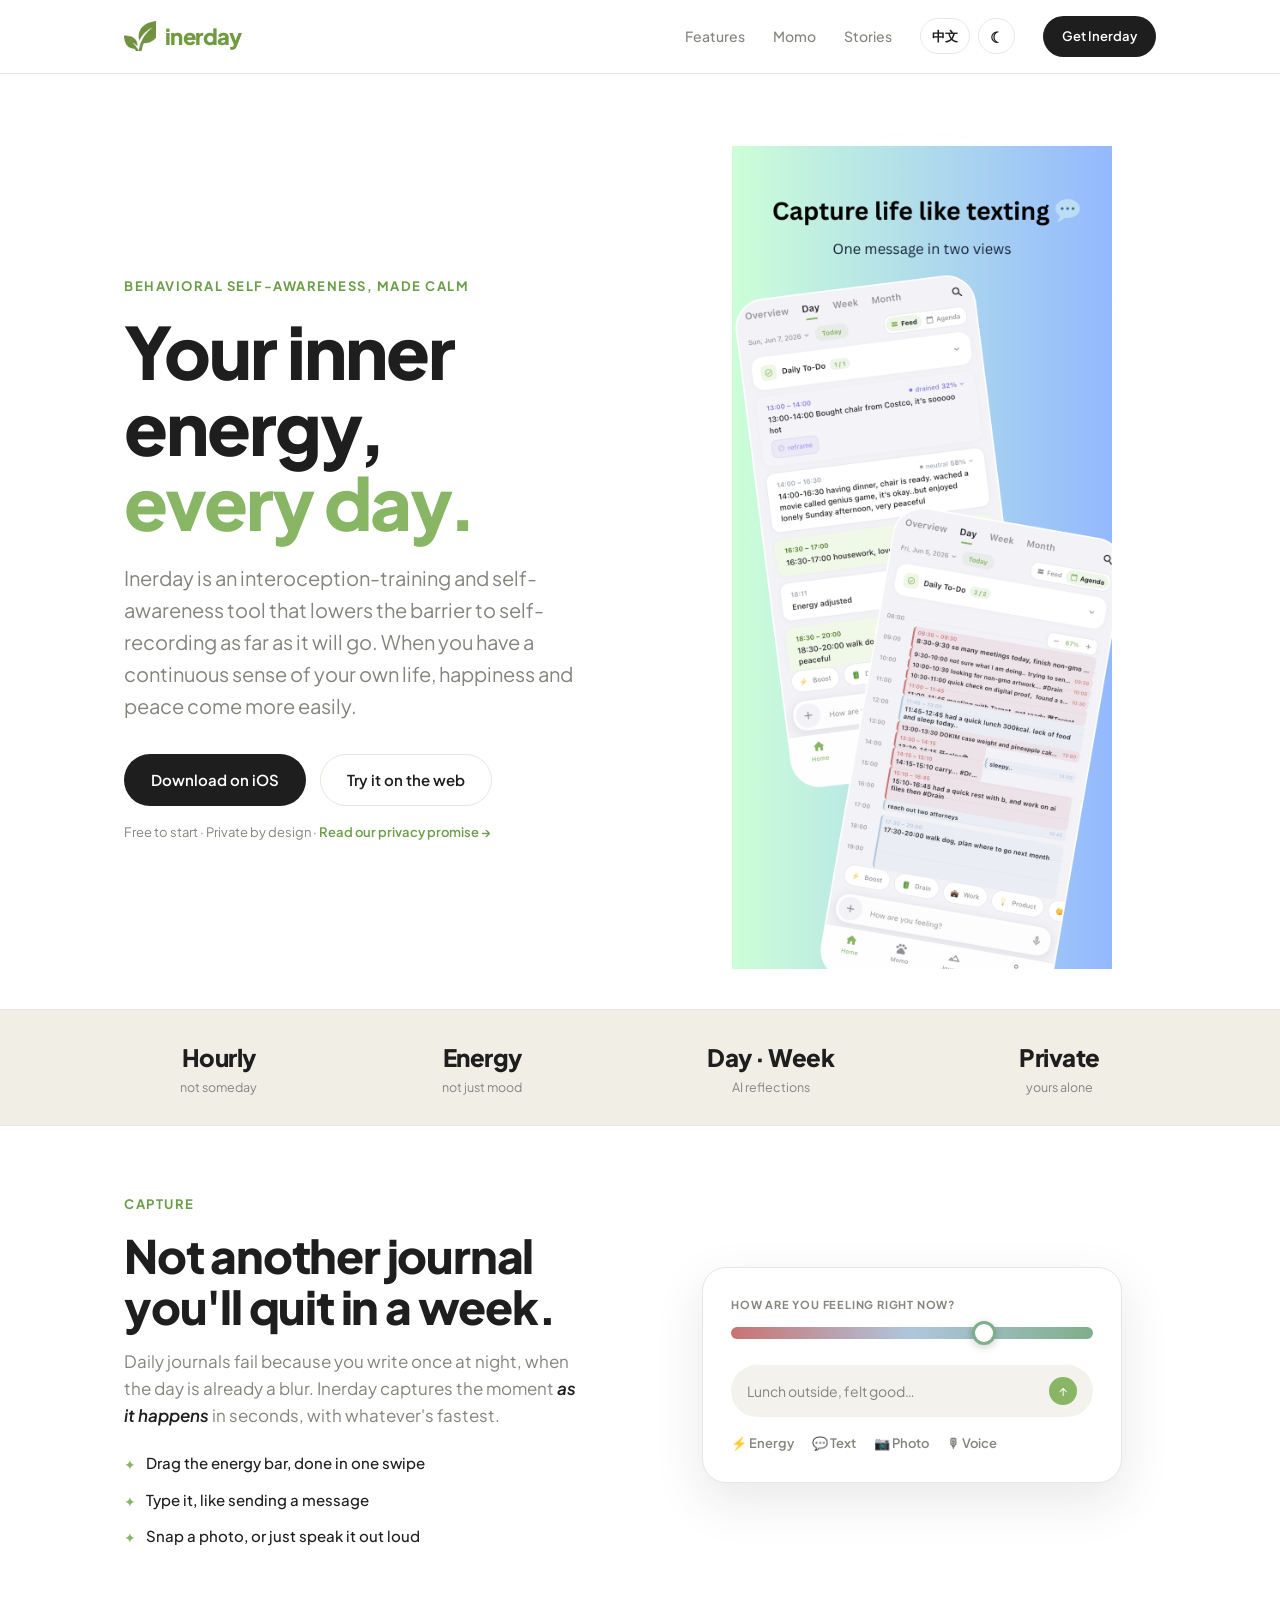
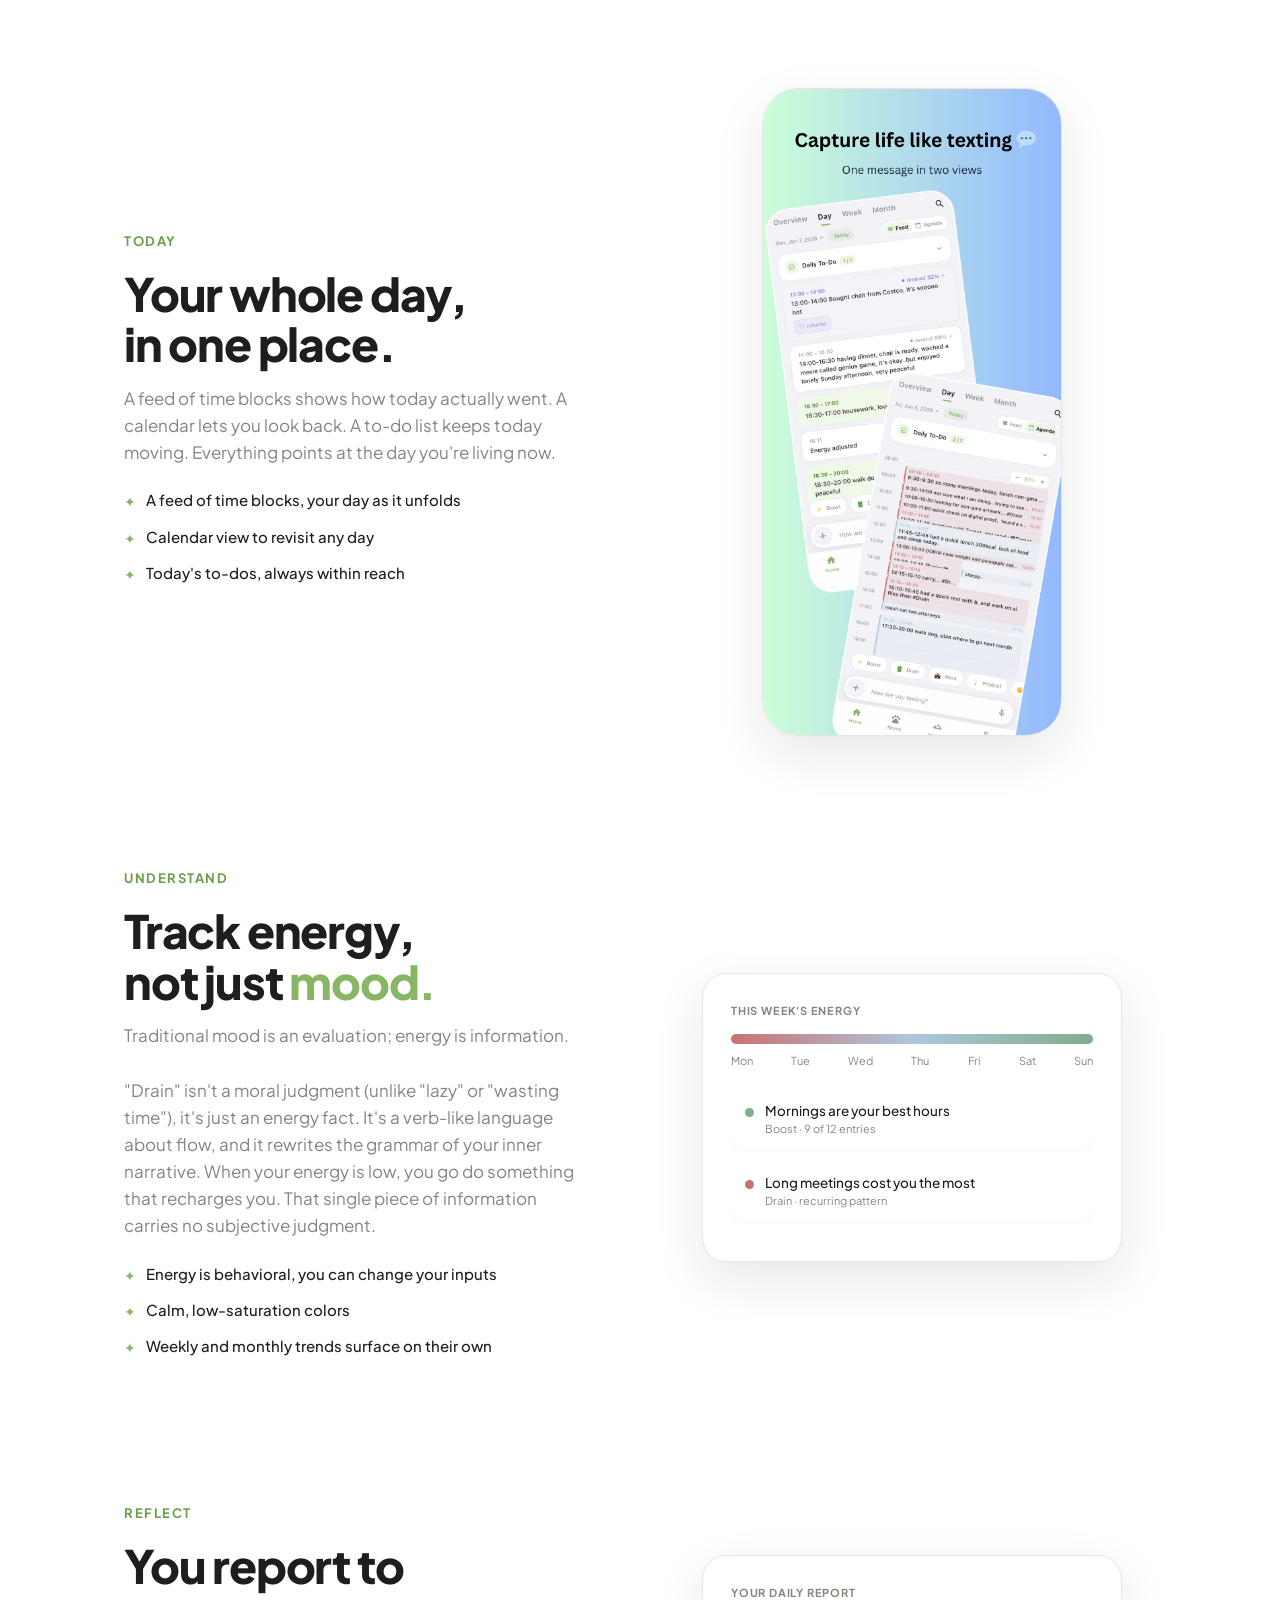
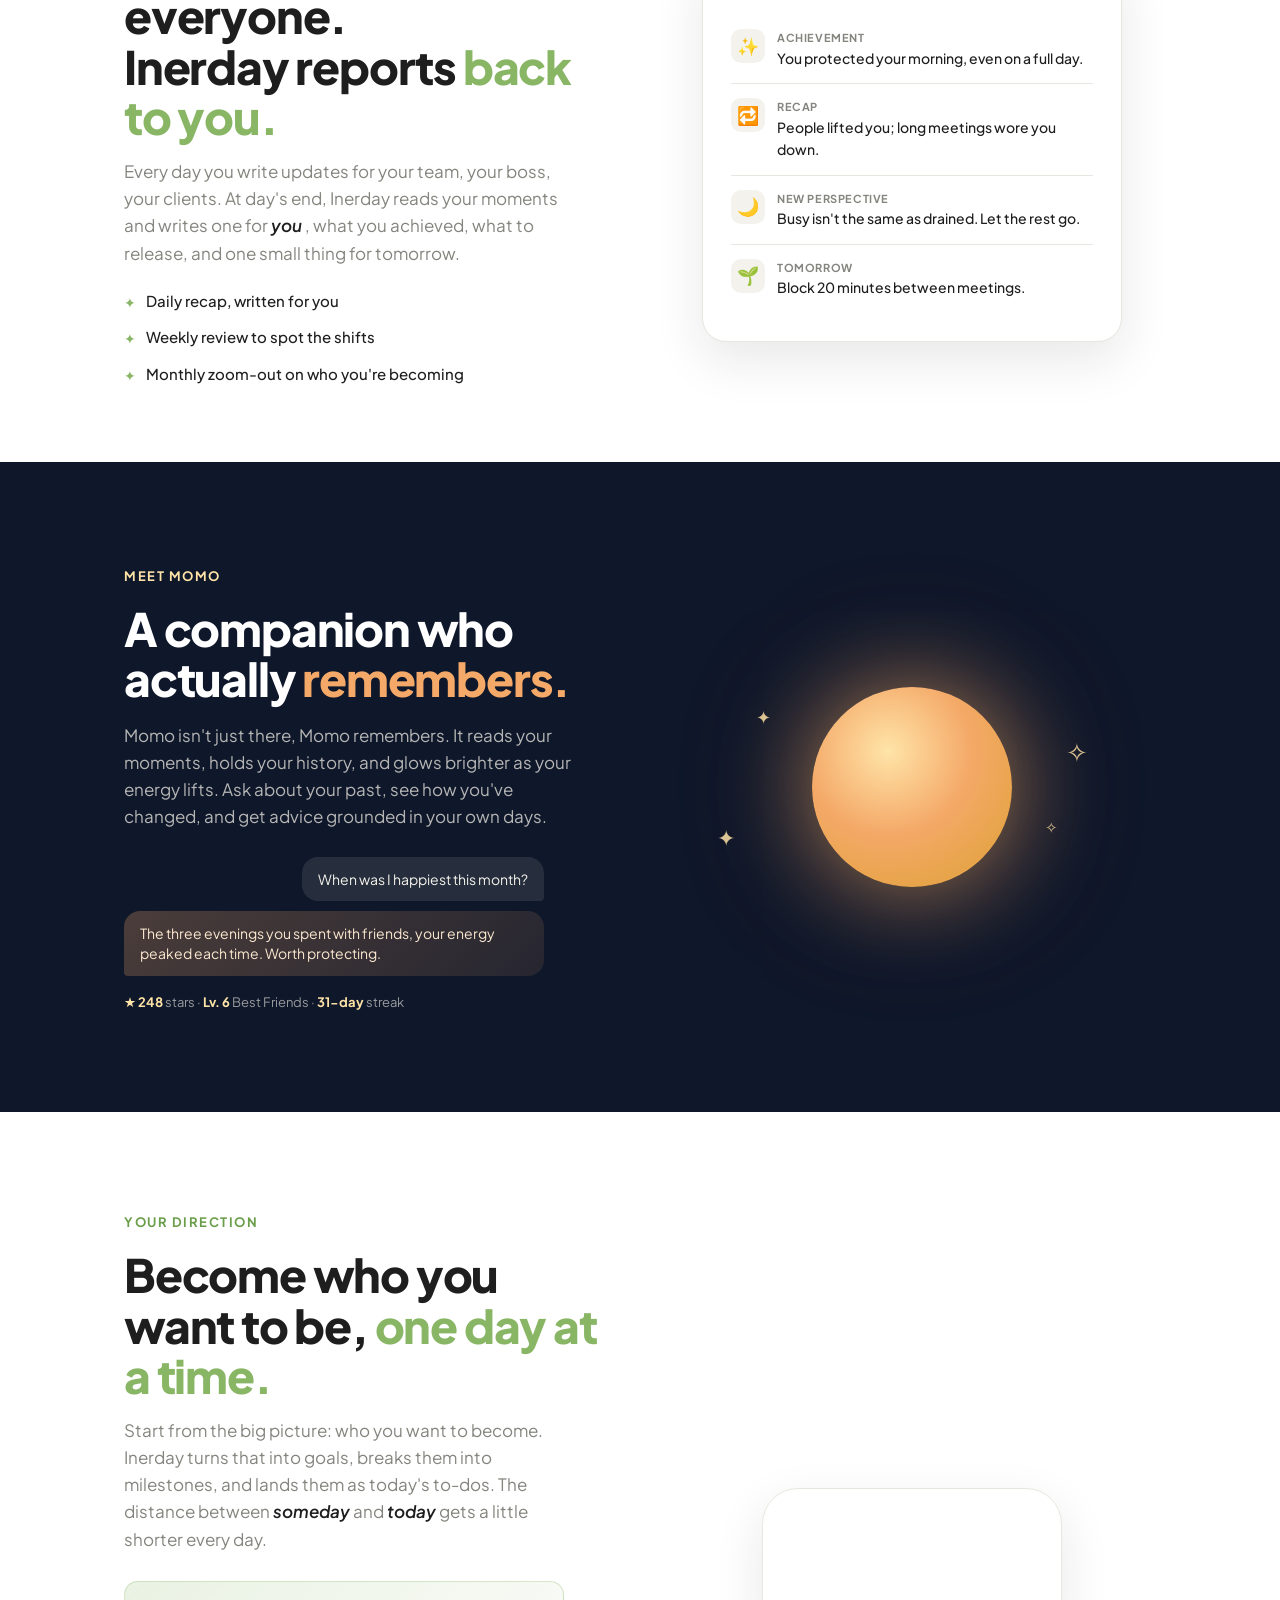
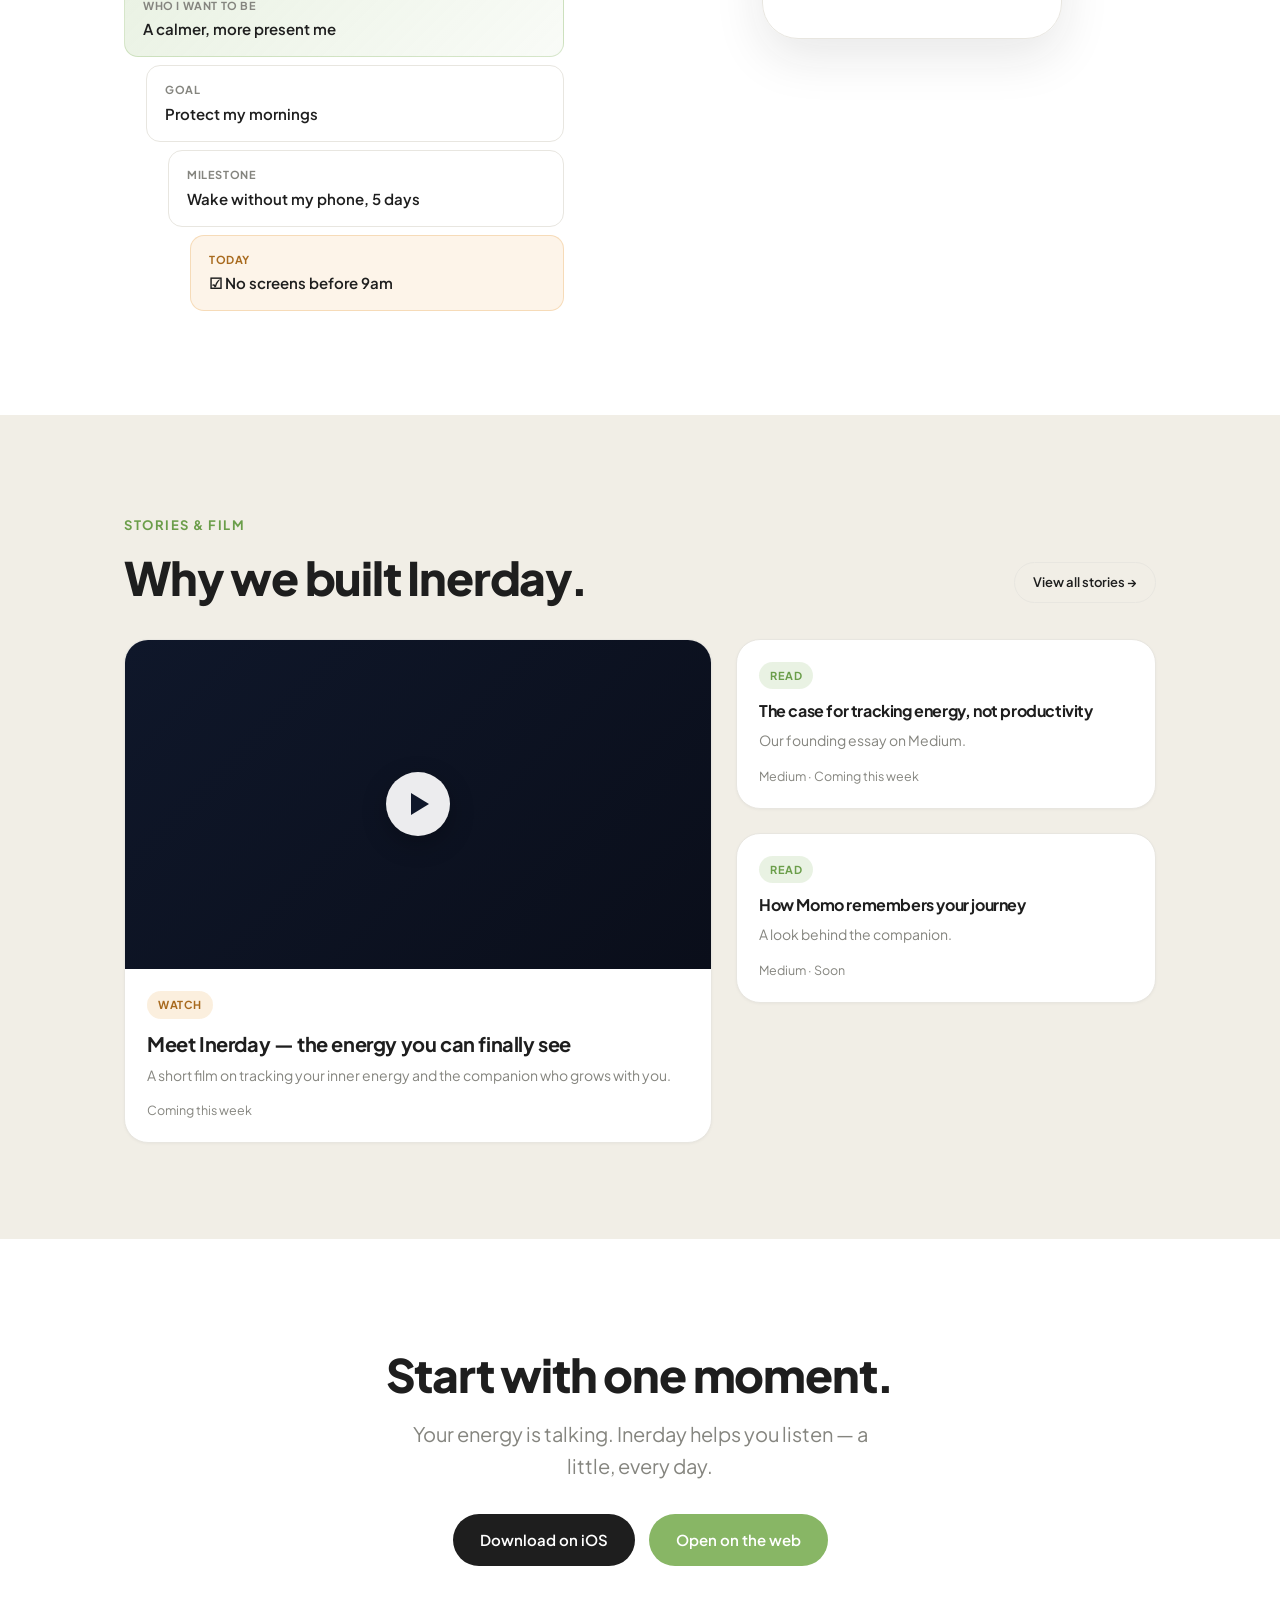
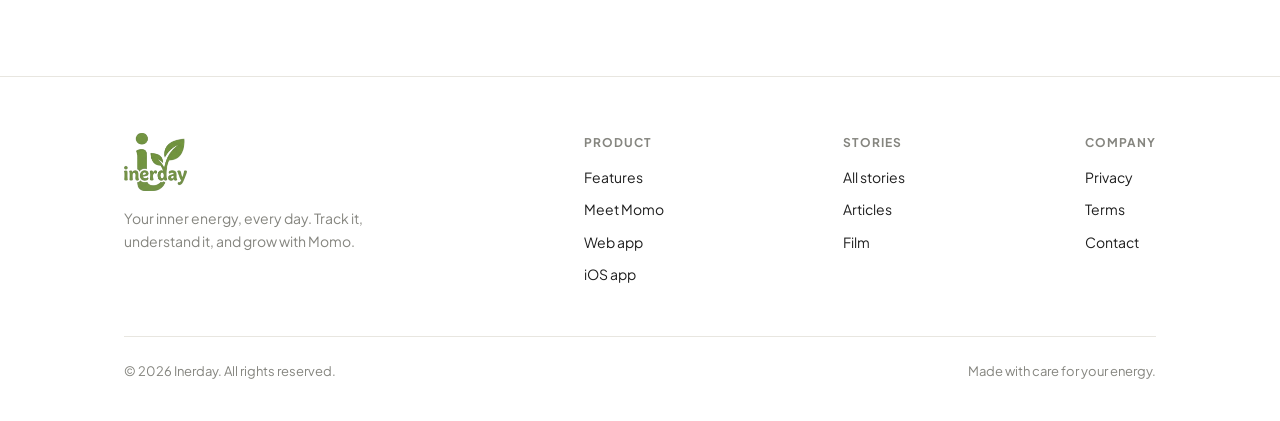
==== commit 39f6e248: "add goal video" ====
--- a/index.html
+++ b/index.html
@@ -396,14 +396,17 @@
           <span class="eyebrow" data-en="Your direction" data-zh="你的方向">Your direction</span>
           <h2 data-en="Become who you want to be, <span class=&quot;accent&quot;>one day at a time.</span>" data-zh="成为你想成为的样子，<span class=&quot;accent&quot;>每天一小步。</span>">Become who you want to be, <span class="accent">one day at a time.</span></h2>
           <p data-en="Start from the big picture: who you want to become. Inerday turns that into goals, breaks them into milestones, and lands them as today's to-dos. The distance between <em>someday</em> and <em>today</em> gets a little shorter every day." data-zh="从大方向开始：你想成为谁。Inerday 把它变成目标，拆成里程碑，再落成今天的待办。「<em>某一天</em>」和「<em>今天</em>」之间的距离，每天都近一点。">Start from the big picture: who you want to become. Inerday turns that into goals, breaks them into milestones, and lands them as today's to-dos. The distance between <em>someday</em> and <em>today</em> gets a little shorter every day.</p>
-        </div>
-        <div class="fr-visual">
-          <div class="ladder">
+          <div class="ladder" style="margin-top:28px;">
             <div class="rung r1"><div class="rk" data-en="Who I want to be" data-zh="我想成为的样子">Who I want to be</div><div class="rv" data-en="A calmer, more present me" data-zh="更平静、更专注当下的我">A calmer, more present me</div></div>
             <div class="rung r2"><div class="rk" data-en="Goal" data-zh="目标">Goal</div><div class="rv" data-en="Protect my mornings" data-zh="守住我的早晨">Protect my mornings</div></div>
             <div class="rung r3"><div class="rk" data-en="Milestone" data-zh="里程碑">Milestone</div><div class="rv" data-en="Wake without my phone, 5 days" data-zh="连续 5 天不碰手机起床">Wake without my phone, 5 days</div></div>
             <div class="rung r4"><div class="rk" data-en="Today" data-zh="今天">Today</div><div class="rv" data-en="☑ No screens before 9am" data-zh="☑ 早上 9 点前不看屏幕">☑ No screens before 9am</div></div>
           </div>
+        </div>
+        <div class="fr-visual">
+          <video class="fr-video" autoplay loop muted playsinline aria-label="Become who you want to be, one day at a time">
+            <source src="/assets/your-direction.mp4" type="video/mp4">
+          </video>
         </div>
       </div>
     </div>
